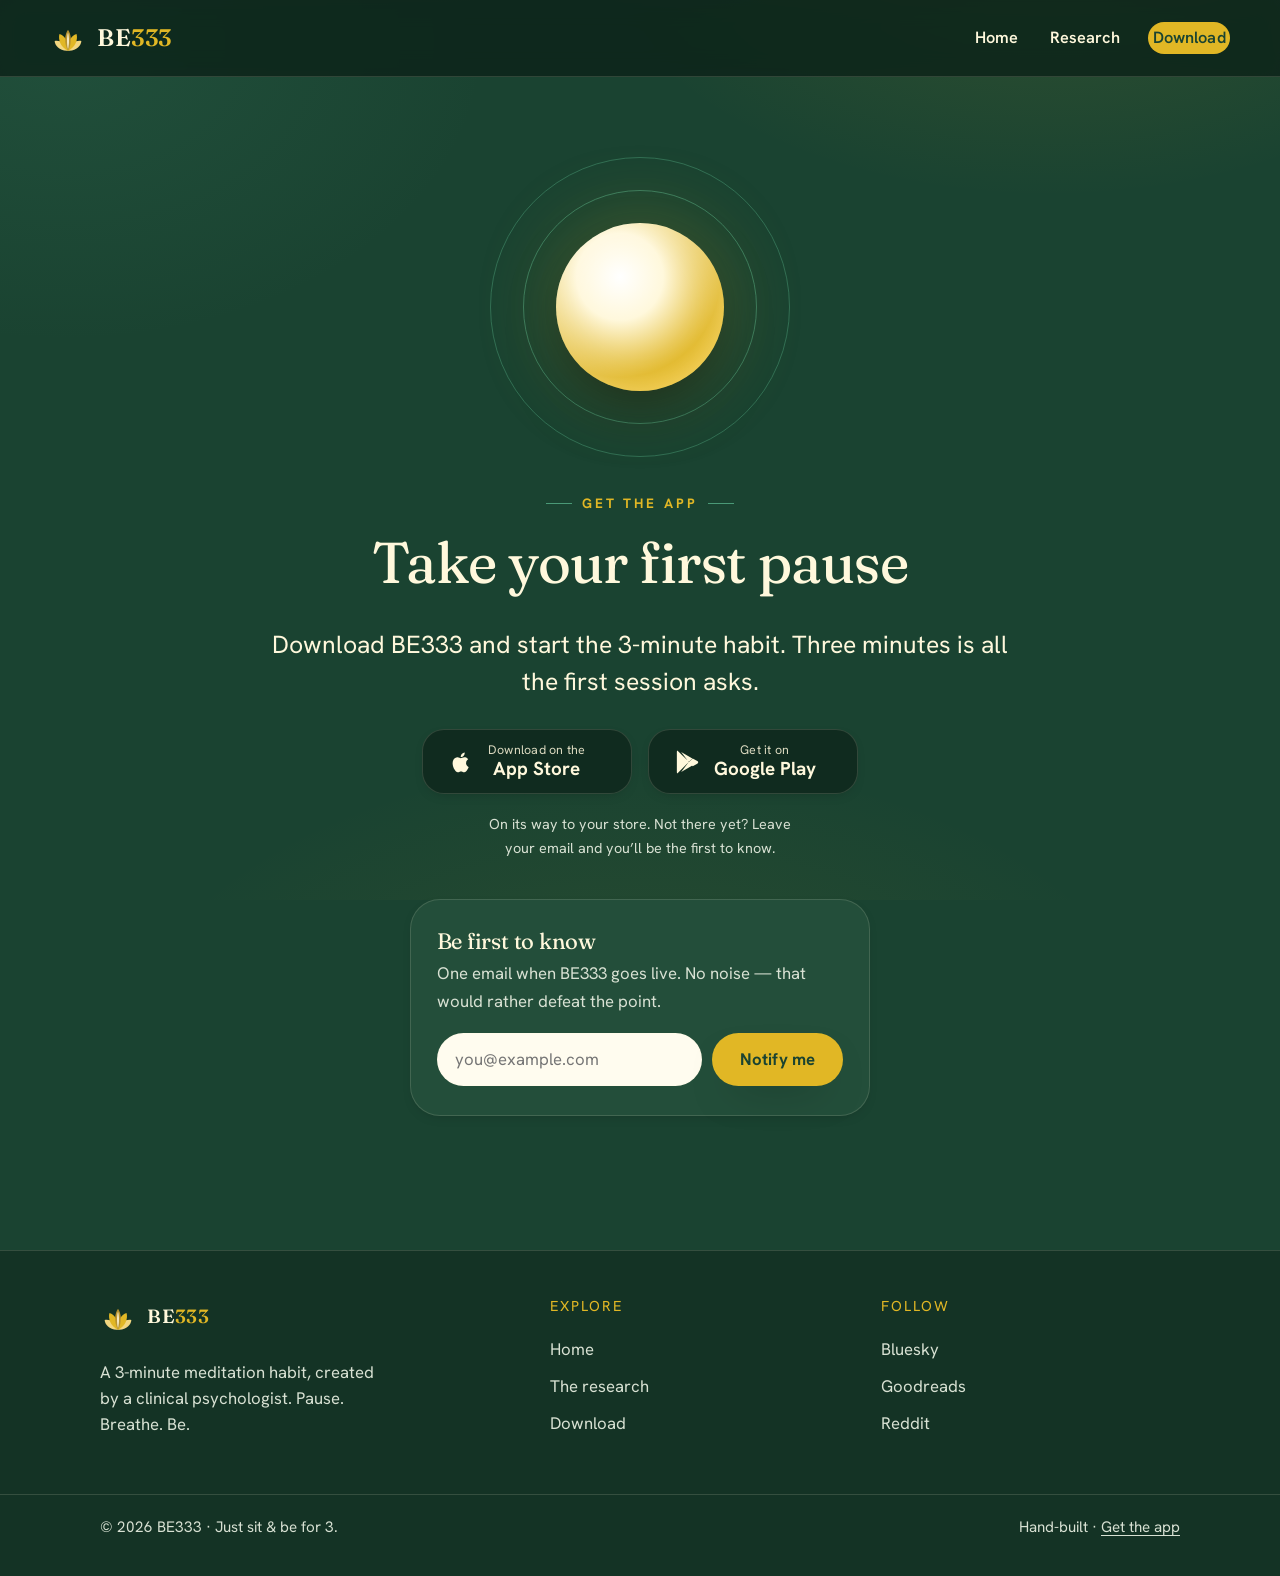
==== download.html @ 5dc71830 "Add Google Analytics 4 (G-MYSWPPB8FZ) to all pages" ====
<!DOCTYPE html>
<html lang="en">
<head>
  <meta charset="utf-8">
  <meta name="viewport" content="width=device-width, initial-scale=1">

  <!-- Google Analytics 4 -->
  <script async src="https://www.googletagmanager.com/gtag/js?id=G-MYSWPPB8FZ"></script>
  <script>
    window.dataLayer = window.dataLayer || [];
    function gtag(){dataLayer.push(arguments);}
    gtag('js', new Date());
    gtag('config', 'G-MYSWPPB8FZ');
  </script>

  <title>Get BE333 — BE333</title>
  <meta name="description" content="Download BE333 and start your 3-minute meditation habit. Pause. Breathe. Be.">
  <link rel="canonical" href="https://be333.online/download.html">

  <meta property="og:type" content="article">
  <meta property="og:site_name" content="BE333">
  <meta property="og:title" content="Get BE333">
  <meta property="og:description" content="Download BE333 and take your first 3-minute pause.">
  <meta property="og:url" content="https://be333.online/download.html">
  <meta property="og:image" content="https://be333.online/assets/og-image.png">
  <meta name="twitter:card" content="summary_large_image">
  <meta name="twitter:title" content="Get BE333">
  <meta name="twitter:description" content="Download BE333 and take your first 3-minute pause.">
  <meta name="twitter:image" content="https://be333.online/assets/og-image.png">

  <link rel="icon" type="image/svg+xml" href="assets/favicon.svg">
  <link rel="apple-touch-icon" href="assets/favicon.png">

  <link rel="preconnect" href="https://fonts.googleapis.com">
  <link rel="preconnect" href="https://fonts.gstatic.com" crossorigin>
  <link href="https://fonts.googleapis.com/css2?family=Fraunces:ital,opsz,wght@0,9..144,300..600;1,9..144,300..600&family=Hanken+Grotesk:wght@400;500;600;700&display=swap" rel="stylesheet">

  <link rel="stylesheet" href="css/style.css">
  <noscript><style>[data-reveal]{opacity:1!important;transform:none!important}</style></noscript>
</head>
<body>
  <a class="skip" href="#main">Skip to content</a>

  <main id="main">

    <section class="section wrap--narrow" style="padding-top: clamp(3rem,7vw,5rem)" data-reveal>
      <div class="dl">

        <!-- breathing orb -->
        <div class="dl__orbwrap breath" aria-hidden="true">
          <div class="breath__ring breath__ring--1"></div>
          <div class="breath__ring breath__ring--2"></div>
          <div class="breath__core"></div>
        </div>

        <p class="eyebrow eyebrow--center">Get the app</p>
        <h1 style="font-size: clamp(2.4rem,6vw,3.6rem)">Take your first pause</h1>
        <p class="lede" style="margin-inline:auto">Download BE333 and start the 3-minute habit. Three minutes is all the first session asks.</p>

        <!-- App store buttons -->
        <!-- TODO: replace the two href="#" values with your real App Store / Google Play links -->
        <div class="stores">
          <a class="store" href="#" aria-label="Download on the App Store">
            <svg viewBox="0 0 24 24" fill="currentColor" aria-hidden="true"><path d="M16.36 12.84c-.02-2.13 1.74-3.15 1.82-3.2-1-1.46-2.55-1.66-3.1-1.68-1.32-.13-2.58.78-3.25.78-.67 0-1.7-.76-2.8-.74-1.44.02-2.77.84-3.51 2.13-1.5 2.6-.38 6.45 1.07 8.56.71 1.03 1.56 2.19 2.67 2.15 1.07-.04 1.48-.69 2.77-.69 1.29 0 1.66.69 2.79.67 1.15-.02 1.88-1.05 2.58-2.09.81-1.2 1.15-2.36 1.16-2.42-.03-.01-2.23-.86-2.25-3.4zM14.3 6.57c.59-.72.99-1.71.88-2.7-.85.03-1.88.57-2.49 1.28-.55.63-1.03 1.64-.9 2.61.95.07 1.92-.48 2.51-1.19z"/></svg>
            <span><small>Download on the</small><b>App Store</b></span>
          </a>
          <a class="store" href="#" aria-label="Get it on Google Play">
            <svg viewBox="0 0 24 24" fill="currentColor" aria-hidden="true"><path d="M3.6 2.3c-.2.2-.3.5-.3.9v17.6c0 .4.1.7.3.9l.1.1 9.9-9.9v-.2L3.7 2.2l-.1.1zm13.3 13.3l-3.3-3.3 3.3-3.3 3.9 2.2c1.1.6 1.1 1.6 0 2.2l-3.9 2.2zM13.5 12l3.1 3.1-9.6 5.4 6.5-8.5zm0 0L7 3.5l9.6 5.4L13.5 12z"/></svg>
            <span><small>Get it on</small><b>Google Play</b></span>
          </a>
        </div>

        <p style="color:var(--ink-soft); font-size:.9rem; max-width:40ch; margin-inline:auto">
          On its way to your store. Not there yet? Leave your email and you&rsquo;ll be the first to know.
        </p>

        <!-- Notify form (Formspree) -->
        <!-- TODO: replace YOUR_FORM_ID with your Formspree form ID, e.g. https://formspree.io/f/abcdwxyz -->
        <form class="notify" action="https://formspree.io/f/YOUR_FORM_ID" method="POST">
          <h3>Be first to know</h3>
          <p>One email when BE333 goes live. No noise — that would rather defeat the point.</p>
          <div class="notify__row">
            <label for="email" class="skip">Email address</label>
            <input id="email" type="email" name="email" placeholder="you@example.com" required>
            <button type="submit" class="btn btn--primary">Notify me</button>
          </div>
        </form>

      </div>
    </section>

  </main>

  <script src="js/script.js"></script>
</body>
</html>
---- css/style.css ----
/* ===========================================================
   BE333 — Just Sit & BE for 3
   DARK theme, matched to be333.app: deep forest base, cornsilk
   text, gold as the brand accent that pops on dark surfaces.
   Token names are kept stable across themes — see comments
   for what each one actually does in dark mode.
   =========================================================== */

/* ----- Tokens ------------------------------------------------ */
:root {
  /* color — dark forest, cornsilk, gold */
  --cream:       #1A4331;   /* PAGE BG — app's dominant deep forest */
  --cloud:       #234E3A;   /* RAISED SURFACES — cards, notify, header */
  --ink:         #FFF8DC;   /* PRIMARY TEXT — cornsilk on dark */
  --ink-soft:    #D8E1D3;   /* SECONDARY TEXT — soft cream-sage, readable on dark */
  --green:       #E1B725;   /* PRIMARY ACCENT — gold (links, brand b, em) */
  --green-deep:  #FFCC2E;   /* STRONGER ACCENT — bright gold (hovers) */
  --sage:        #4A9977;   /* soft sage for hairlines, rings, dots */
  --gold:        #E1B725;   /* warm brand gold */
  --gold-soft:   #FFF8DC;   /* cornsilk cream highlight */
  --line:        rgba(255, 248, 220, .14);   /* HAIRLINES — light on dark */
  --gold-deep:   #FFCC2E;   /* bright gold, sparingly */

  /* type */
  --display: "Fraunces", Georgia, "Times New Roman", serif;
  --body: "Hanken Grotesk", system-ui, -apple-system, Segoe UI, Roboto, sans-serif;

  /* space */
  --wrap: 1080px;
  --gap: clamp(1rem, 3vw, 2rem);

  /* shape */
  --r-sm: 14px;
  --r-md: 22px;
  --r-lg: 30px;
  --pill: 999px;

  /* depth — drop shadows on the deep-forest base */
  --shadow-sm: 0 4px 14px -8px rgba(0, 0, 0, .35);
  --shadow-md: 0 18px 40px -22px rgba(0, 0, 0, .50);
  --shadow-lg: 0 30px 70px -30px rgba(0, 0, 0, .55);
}

/* ----- Reset / base ----------------------------------------- */
*, *::before, *::after { box-sizing: border-box; }

html { -webkit-text-size-adjust: 100%; scroll-behavior: smooth; }

body {
  margin: 0;
  font-family: var(--body);
  font-weight: 400;
  color: var(--ink);
  background: var(--cream);
  line-height: 1.65;
  font-size: clamp(1.1rem, 1rem + 0.35vw, 1.22rem);
  -webkit-font-smoothing: antialiased;
  text-rendering: optimizeLegibility;
  /* dawn light: soft, layered radial glows behind everything */
  background-image:
    radial-gradient(60vw 50vh at 82% -8%, rgba(225, 183, 37, .12), transparent 60%),
    radial-gradient(55vw 55vh at 5% 5%, rgba(74, 153, 119, .14), transparent 60%),
    radial-gradient(70vw 60vh at 50% 120%, rgba(225, 183, 37, .09), transparent 60%);
  background-attachment: fixed;
}

img { max-width: 100%; height: auto; display: block; }
a { color: var(--green-deep); text-decoration-thickness: 1px; text-underline-offset: 3px; }

h1, h2, h3, h4 {
  font-family: var(--display);
  font-weight: 420;
  line-height: 1.1;
  letter-spacing: -0.01em;
  color: var(--ink);
  font-variation-settings: "opsz" 40, "SOFT" 30, "wght" 420;
  margin: 0 0 .55em;
}

p { margin: 0 0 1.1em; }

/* skip link */
.skip {
  position: absolute; left: -999px; top: 0;
  background: var(--gold); color: #1A4331;
  padding: .7rem 1.1rem; border-radius: 0 0 var(--r-sm) 0; z-index: 200;
}
.skip:focus { left: 0; }

/* visible focus everywhere */
:focus-visible {
  outline: 2.5px solid var(--green);
  outline-offset: 3px;
  border-radius: 4px;
}

/* ----- Layout ----------------------------------------------- */
.wrap { width: min(100% - 2.4rem, var(--wrap)); margin-inline: auto; }
.wrap--narrow { width: min(100% - 2.4rem, 760px); margin-inline: auto; }

.section { padding-block: clamp(3.5rem, 8vw, 6.5rem); }
.section--tight { padding-block: clamp(2.5rem, 5vw, 4rem); }

.eyebrow {
  font-family: var(--body);
  font-weight: 700;
  font-size: .85rem;
  letter-spacing: 0.22em;
  text-transform: uppercase;
  color: var(--green);
  margin: 0 0 1rem;
  display: inline-flex; align-items: center; gap: .6rem;
}
.eyebrow::before {
  content: ""; width: 26px; height: 1px;
  background: var(--sage);
}
.eyebrow--center { justify-content: center; }
.eyebrow--center::after {
  content: ""; width: 26px; height: 1px; background: var(--sage);
}

/* ----- Header (injected by js/script.js) -------------------- */
.site-header {
  position: sticky; top: 0; z-index: 100;
  backdrop-filter: saturate(140%) blur(12px);
  background: rgba(15, 36, 26, .85);
  border-bottom: 1px solid var(--line);
}
.site-header__inner {
  width: min(100% - 2.4rem, 1180px); margin-inline: auto;
  display: flex; align-items: center; justify-content: space-between;
  height: 76px;
}
.brand { display: inline-flex; align-items: center; gap: .7rem; text-decoration: none; }
.brand svg { width: 36px; height: 36px; }
.brand__word {
  font-family: var(--display);
  font-weight: 600;
  font-size: 1.5rem;
  letter-spacing: .02em;
  color: var(--ink);
  font-variation-settings: "opsz" 30, "wght" 600;
}
.brand__word b { color: var(--green); font-weight: 500; }

.nav { display: flex; align-items: center; gap: .8rem; }
.nav__links { display: flex; align-items: center; gap: clamp(.4rem, 2vw, 1.6rem); }
.nav a {
  font-size: 1.02rem; font-weight: 600; color: var(--ink);
  text-decoration: none; padding: .4rem .2rem; position: relative;
  transition: color .2s ease;
}
.nav a:hover { color: var(--green-deep); }
.nav a[aria-current="page"] { color: var(--green-deep); }
.nav a[aria-current="page"]::after {
  content: ""; position: absolute; left: .2rem; right: .2rem; bottom: -2px;
  height: 2px; background: var(--green); border-radius: 2px;
}
.nav .btn { color: #1A4331; }
/* keep the CTA button dark-on-gold even when it's the current page */
.nav a.btn[aria-current="page"] { color: #1A4331; }
.nav a.btn[aria-current="page"]::after { display: none; }

.nav-toggle { display: none; }

/* ----- Buttons ---------------------------------------------- */
.btn {
  display: inline-flex; align-items: center; justify-content: center; gap: .55rem;
  font-family: var(--body); font-weight: 700; font-size: 1.05rem;
  padding: .95rem 1.7rem; border-radius: var(--pill);
  border: 1px solid transparent; cursor: pointer; text-decoration: none;
  transition: transform .18s ease, box-shadow .2s ease, background .2s ease;
  line-height: 1;
  letter-spacing: .01em;
}
.btn--primary {
  background: var(--gold); color: #1A4331;
  box-shadow: var(--shadow-md);
}
.btn--primary:hover { transform: translateY(-2px); box-shadow: var(--shadow-lg); background: #FFCC2E; }
.btn--ghost {
  background: transparent; color: var(--ink); border-color: var(--sage);
}
.btn--ghost:hover { transform: translateY(-2px); background: rgba(74, 153, 119, .16); color: var(--ink); }
.btn--lg { padding: 1.1rem 2.1rem; font-size: 1.15rem; }

/* ----- Hero + breathing orb (signature) --------------------- */
.hero { position: relative; padding-block: clamp(2.5rem, 7vw, 5rem) clamp(3rem, 7vw, 5.5rem); }
.hero__inner {
  display: grid; grid-template-columns: 1.05fr 0.95fr; gap: clamp(2rem, 5vw, 4rem);
  align-items: center;
}
.hero__title {
  font-size: clamp(3.2rem, 7.6vw, 5.8rem);
  font-variation-settings: "opsz" 144, "SOFT" 40, "wght" 400;
  line-height: 1.0; margin: .2rem 0 .5rem;
}
.hero__title em {
  font-style: italic; color: var(--green);
  font-variation-settings: "opsz" 144, "SOFT" 60, "wght" 400;
}
.hero__lead { font-size: clamp(1.2rem, 1.1rem + 0.4vw, 1.45rem); color: var(--ink); max-width: 32ch; margin-bottom: 1.6rem; line-height: 1.55; }
.hero__triad {
  display: inline-flex; align-items: center; gap: .9rem;
  font-family: var(--display); font-style: italic;
  color: var(--green-deep); font-size: 1.25rem; margin-bottom: 1.9rem;
}
.hero__triad span { font-size: 1.85rem; font-variation-settings: "opsz" 30, "wght" 500; }
.hero__triad i { width: 5px; height: 5px; border-radius: 50%; background: var(--gold-soft); display: inline-block; }
.hero__cta { display: flex; flex-wrap: wrap; gap: .8rem; }

/* the orb */
.breath {
  position: relative; aspect-ratio: 1; width: min(100%, 420px); margin-inline: auto;
  display: grid; place-items: center; isolation: isolate;
}
.breath__ring {
  position: absolute; inset: 0; margin: auto; border-radius: 50%;
  border: 1px solid var(--sage); opacity: .5;
}
.breath__ring--1 { width: 100%; height: 100%; animation: ripple 8s ease-in-out infinite; }
.breath__ring--2 { width: 78%;  height: 78%;  animation: ripple 8s ease-in-out infinite .15s; opacity: .65; }
.breath__core {
  width: 56%; height: 56%; border-radius: 50%;
  background:
    radial-gradient(circle at 38% 32%, #ffffff 0%, var(--gold-soft) 28%, var(--gold) 65%, var(--gold-deep) 100%);
  box-shadow: 0 24px 60px -18px rgba(0, 0, 0, .55), 0 0 80px rgba(225, 183, 37, .25), inset 0 0 40px rgba(255,255,255,.35);
  animation: breathe 8s ease-in-out infinite;
  display: grid; place-items: center; position: relative;
}
.breath__label {
  position: absolute; inset: 0; display: grid; place-items: center;
  font-family: var(--display); font-style: italic; font-size: 1.25rem;
  color: #fff; letter-spacing: .02em; text-shadow: 0 1px 10px rgba(26, 67, 49, .5);
}
.breath__label span { grid-area: 1/1; opacity: 0; }
.breath__label .in  { animation: phase 8s ease-in-out infinite; }
.breath__label .out { animation: phase 8s ease-in-out infinite -4s; }

@keyframes breathe {
  0%, 100% { transform: scale(.82); }
  50%      { transform: scale(1.06); }
}
@keyframes ripple {
  0%, 100% { transform: scale(.92); opacity: .25; }
  50%      { transform: scale(1.04); opacity: .6; }
}
@keyframes phase {
  0%, 6%   { opacity: 0; }
  18%, 40% { opacity: 1; }
  50%, 100%{ opacity: 0; }
}

/* ----- How it works (3 cards) ------------------------------- */
.lede { font-size: clamp(1.3rem, 1.15rem + 0.5vw, 1.55rem); color: var(--ink); max-width: 56ch; line-height: 1.5; }

.cards { display: grid; grid-template-columns: repeat(3, 1fr); gap: var(--gap); margin-top: 2.6rem; }
.card {
  background: var(--cloud); border: 1px solid var(--line);
  border-radius: var(--r-lg); padding: 2.2rem 1.9rem 2rem;
  box-shadow: var(--shadow-sm);
  transition: transform .25s ease, box-shadow .25s ease;
}
.card:hover { transform: translateY(-5px); box-shadow: var(--shadow-md); }
.card__num {
  font-family: var(--display); font-size: 3.8rem; line-height: 1;
  color: var(--green); font-variation-settings: "opsz" 144, "SOFT" 50, "wght" 380;
  display: block; margin-bottom: .2rem;
}
.card__num em { font-style: italic; font-size: 1.2rem; color: var(--ink-soft); margin-left: .35rem; }
.card h3 { font-size: clamp(1.45rem, 1.3rem + 0.4vw, 1.7rem); margin: .4rem 0 .55rem; }
.card p { color: var(--ink-soft); margin: 0; font-size: 1.08rem; line-height: 1.6; }

/* ----- Quote / philosophy band ------------------------------ */
.band {
  background: linear-gradient(135deg, #102B1F, #234E3A);
  color: var(--ink); border-radius: var(--r-lg); position: relative; overflow: hidden;
  box-shadow: var(--shadow-lg);
  border: 1px solid var(--line);
}
.band::after {
  content: ""; position: absolute; inset: 0;
  background: radial-gradient(40vw 40vw at 88% -20%, rgba(255, 248, 220, .35), transparent 60%);
  pointer-events: none;
}
.band__inner { padding: clamp(2.6rem, 6vw, 4.5rem); position: relative; z-index: 1; }
.band .eyebrow { color: var(--gold-soft); }
.band .eyebrow::before { background: rgba(255, 248, 220, .7); }
.band__quote {
  font-family: var(--display); font-weight: 400; font-style: italic;
  font-size: clamp(1.8rem, 4vw, 2.9rem); line-height: 1.25; color: var(--ink);
  font-variation-settings: "opsz" 80, "SOFT" 50, "wght" 400;
  max-width: 24ch; margin: 0 0 .3rem;
}
.band__by { color: var(--gold-soft); font-size: 1.05rem; margin-top: 1.5rem; letter-spacing: .02em; }

/* ----- Research teaser (home) ------------------------------- */
.teaser { display: grid; grid-template-columns: 1fr 1fr; gap: clamp(1.6rem, 4vw, 3.5rem); align-items: center; }
.teaser__list { list-style: none; padding: 0; margin: 1.2rem 0 1.8rem; display: grid; gap: .9rem; }
.teaser__list li { display: flex; gap: .8rem; align-items: flex-start; color: var(--ink-soft); font-size: 1.08rem; }
.teaser__list li::before {
  content: ""; flex: none; width: 9px; height: 9px; margin-top: .55rem;
  border-radius: 50%; background: var(--gold-soft);
  box-shadow: 0 0 0 4px rgba(74, 153, 119, .22);
}
.teaser__list b { color: var(--ink); font-weight: 600; }

/* ----- Final CTA -------------------------------------------- */
.cta-final { text-align: center; }
.cta-final h2 { font-size: clamp(2.4rem, 5.5vw, 3.6rem); margin-bottom: .8rem; }
.cta-final p { color: var(--ink-soft); max-width: 48ch; margin-inline: auto; margin-bottom: 2rem; font-size: 1.15rem; }

/* ----- Prose (research page) -------------------------------- */
.prose { max-width: 760px; }
.prose h2 {
  font-size: clamp(1.9rem, 4vw, 2.6rem); margin: 2.8rem 0 .9rem;
  padding-top: 1.9rem; border-top: 1px solid var(--line);
}
.prose h2:first-of-type { border-top: 0; padding-top: 0; }
.prose h2 .n {
  font-style: italic; color: var(--green); margin-right: .5rem;
}
.prose h3 { font-size: 1.4rem; margin: 1.7rem 0 .45rem; color: var(--green-deep); }
.prose p, .prose li { color: var(--ink-soft); font-size: 1.1rem; line-height: 1.7; }
.prose strong { color: var(--ink); font-weight: 700; }
.prose ul { padding-left: 0; list-style: none; display: grid; gap: .7rem; margin: 0 0 1.2rem; }
.prose ul li { position: relative; padding-left: 1.6rem; }
.prose ul li::before {
  content: ""; position: absolute; left: 0; top: .65rem;
  width: 7px; height: 7px; border-radius: 50%; background: var(--sage);
}
.prose ul ul { margin-top: .7rem; }

.pillar-tag {
  display: inline-block; font-family: var(--body); font-weight: 700;
  font-size: .82rem; letter-spacing: .14em; text-transform: uppercase;
  color: var(--green); background: rgba(225, 183, 37, .18);
  padding: .42rem .9rem; border-radius: var(--pill); margin-bottom: 1.1rem;
}

/* table */
.table-wrap { overflow-x: auto; margin: 1.6rem 0 1rem; border-radius: var(--r-md); border: 1px solid var(--line); }
table { width: 100%; border-collapse: collapse; background: var(--cloud); font-size: 1.02rem; min-width: 540px; }
thead th {
  text-align: left; font-family: var(--body); font-weight: 700; font-size: .85rem;
  letter-spacing: .08em; text-transform: uppercase; color: var(--green-deep);
  background: rgba(225, 183, 37, .14); padding: 1rem 1.1rem;
}
tbody td { padding: 1rem 1.1rem; border-top: 1px solid var(--line); color: var(--ink-soft); vertical-align: top; line-height: 1.55; }
tbody td:first-child { color: var(--ink); font-weight: 700; }

.callout {
  background: var(--cloud); border: 1px solid var(--line); border-left: 5px solid var(--green);
  border-radius: var(--r-md); padding: 1.5rem 1.7rem; margin: 2.2rem 0; color: var(--ink-soft);
  font-size: 1.08rem; line-height: 1.65;
}

/* ----- Download page ---------------------------------------- */
.dl { text-align: center; }
.dl__orbwrap { width: min(100%, 300px); margin: 0 auto 1.5rem; }
.stores { display: flex; flex-wrap: wrap; gap: 1rem; justify-content: center; margin: 1.8rem 0 1.2rem; }
.store {
  display: inline-flex; align-items: center; gap: .8rem;
  background: #102B1F; color: var(--ink); text-decoration: none;
  padding: .8rem 1.5rem; border-radius: var(--r-md); min-width: 210px;
  transition: transform .18s ease, box-shadow .2s ease;
  box-shadow: var(--shadow-sm);
  border: 1px solid var(--line);
}
.store:hover { transform: translateY(-3px); box-shadow: var(--shadow-md); }
.store svg { width: 28px; height: 28px; flex: none; }
.store small { display: block; font-size: .78rem; opacity: .85; line-height: 1.2; letter-spacing: .02em; }
.store b { display: block; font-size: 1.18rem; font-weight: 700; line-height: 1.2; }

.notify {
  max-width: 460px; margin: 2.4rem auto 0; background: var(--cloud);
  border: 1px solid var(--line); border-radius: var(--r-lg); padding: 1.8rem 1.6rem;
  box-shadow: var(--shadow-sm); text-align: left;
}
.notify h3 { font-size: 1.4rem; margin-bottom: .4rem; }
.notify p { color: var(--ink-soft); font-size: 1.05rem; margin-bottom: 1.1rem; }
.notify__row { display: flex; gap: .6rem; flex-wrap: wrap; }
.notify input[type="email"] {
  flex: 1 1 200px; font-family: var(--body); font-size: 1.05rem;
  padding: .9rem 1.1rem; border-radius: var(--pill); border: 1px solid rgba(255, 248, 220, .25);
  background: #FFFCEF; color: #1A4331;
}
.notify input[type="email"]:focus-visible { border-color: var(--green); outline-offset: 1px; }

/* ----- Footer (injected) ------------------------------------ */
.site-footer {
  margin-top: 2rem; border-top: 1px solid var(--line);
  background: rgba(15, 36, 26, .5);
}
.site-footer__inner {
  width: min(100% - 2.4rem, var(--wrap)); margin-inline: auto;
  padding-block: 3rem 2.4rem;
  display: grid; grid-template-columns: 1.4fr 1fr 1fr; gap: 2rem;
}
.site-footer .brand__word { font-size: 1.2rem; }
.foot-tag { color: var(--ink-soft); font-size: 1.05rem; max-width: 32ch; margin-top: .9rem; line-height: 1.55; }
.foot-col h4 {
  font-family: var(--body); font-weight: 700; font-size: .9rem; letter-spacing: .14em;
  text-transform: uppercase; color: var(--green); margin: 0 0 1rem;
}
.foot-col a { display: block; color: var(--ink-soft); text-decoration: none; padding: .3rem 0; font-size: 1.05rem; }
.foot-col a:hover { color: var(--green-deep); }
.foot-bottom {
  border-top: 1px solid var(--line); padding-block: 1.3rem 2.2rem;
}
.foot-bottom__inner {
  width: min(100% - 2.4rem, var(--wrap)); margin-inline: auto;
  display: flex; flex-wrap: wrap; gap: .8rem; justify-content: space-between; align-items: center;
  color: var(--ink-soft); font-size: .95rem;
}
.foot-bottom a { color: var(--ink-soft); }

/* ----- Scroll reveal ---------------------------------------- */
[data-reveal] { opacity: 0; transform: translateY(22px); transition: opacity .7s ease, transform .7s ease; }
[data-reveal].is-in { opacity: 1; transform: none; }

/* ----- Responsive ------------------------------------------- */
@media (max-width: 860px) {
  .hero__inner { grid-template-columns: 1fr; text-align: center; }
  .hero__lead { margin-inline: auto; }
  .hero__cta { justify-content: center; }
  .hero__triad { justify-content: center; }
  .breath { order: -1; width: min(72%, 320px); }
  .cards { grid-template-columns: 1fr; }
  .teaser { grid-template-columns: 1fr; }
  .site-footer__inner { grid-template-columns: 1fr 1fr; }
}

@media (max-width: 640px) {
  .nav { gap: .9rem; }
  .nav__links {
    position: fixed; inset: 76px 0 auto 0;
    background: rgba(26, 67, 49, .97); backdrop-filter: blur(14px);
    flex-direction: column; align-items: flex-start; gap: 0;
    padding: .6rem 1.4rem 1.4rem; border-bottom: 1px solid var(--line);
    transform: translateY(-130%); transition: transform .3s ease, visibility .3s; box-shadow: var(--shadow-md);
    visibility: hidden; pointer-events: none;
  }
  .nav__links.open { transform: none; visibility: visible; pointer-events: auto; }
  .nav__links a { padding: .8rem 0; width: 100%; border-bottom: 1px solid var(--line); }
  .nav__links a:last-child { border-bottom: 0; margin-top: .6rem; }
  .nav__links .btn { width: 100%; }
  .nav-toggle {
    display: inline-flex; align-items: center; justify-content: center;
    width: 42px; height: 42px; border-radius: 12px; border: 1px solid var(--line);
    background: var(--cloud); cursor: pointer; color: var(--ink);
  }
  .nav-toggle svg { width: 22px; height: 22px; }
  .site-footer__inner { grid-template-columns: 1fr; }
}

/* ----- Reduced motion --------------------------------------- */
@media (prefers-reduced-motion: reduce) {
  html { scroll-behavior: auto; }
  .breath__core { animation: none; transform: scale(.95); }
  .breath__ring { animation: none; }
  .breath__label .in { opacity: 1; }
  .breath__label .out { opacity: 0; }
  [data-reveal] { opacity: 1; transform: none; transition: none; }
  .card:hover, .btn:hover, .store:hover { transform: none; }
  * { animation-duration: .001ms !important; animation-iteration-count: 1 !important; }
}
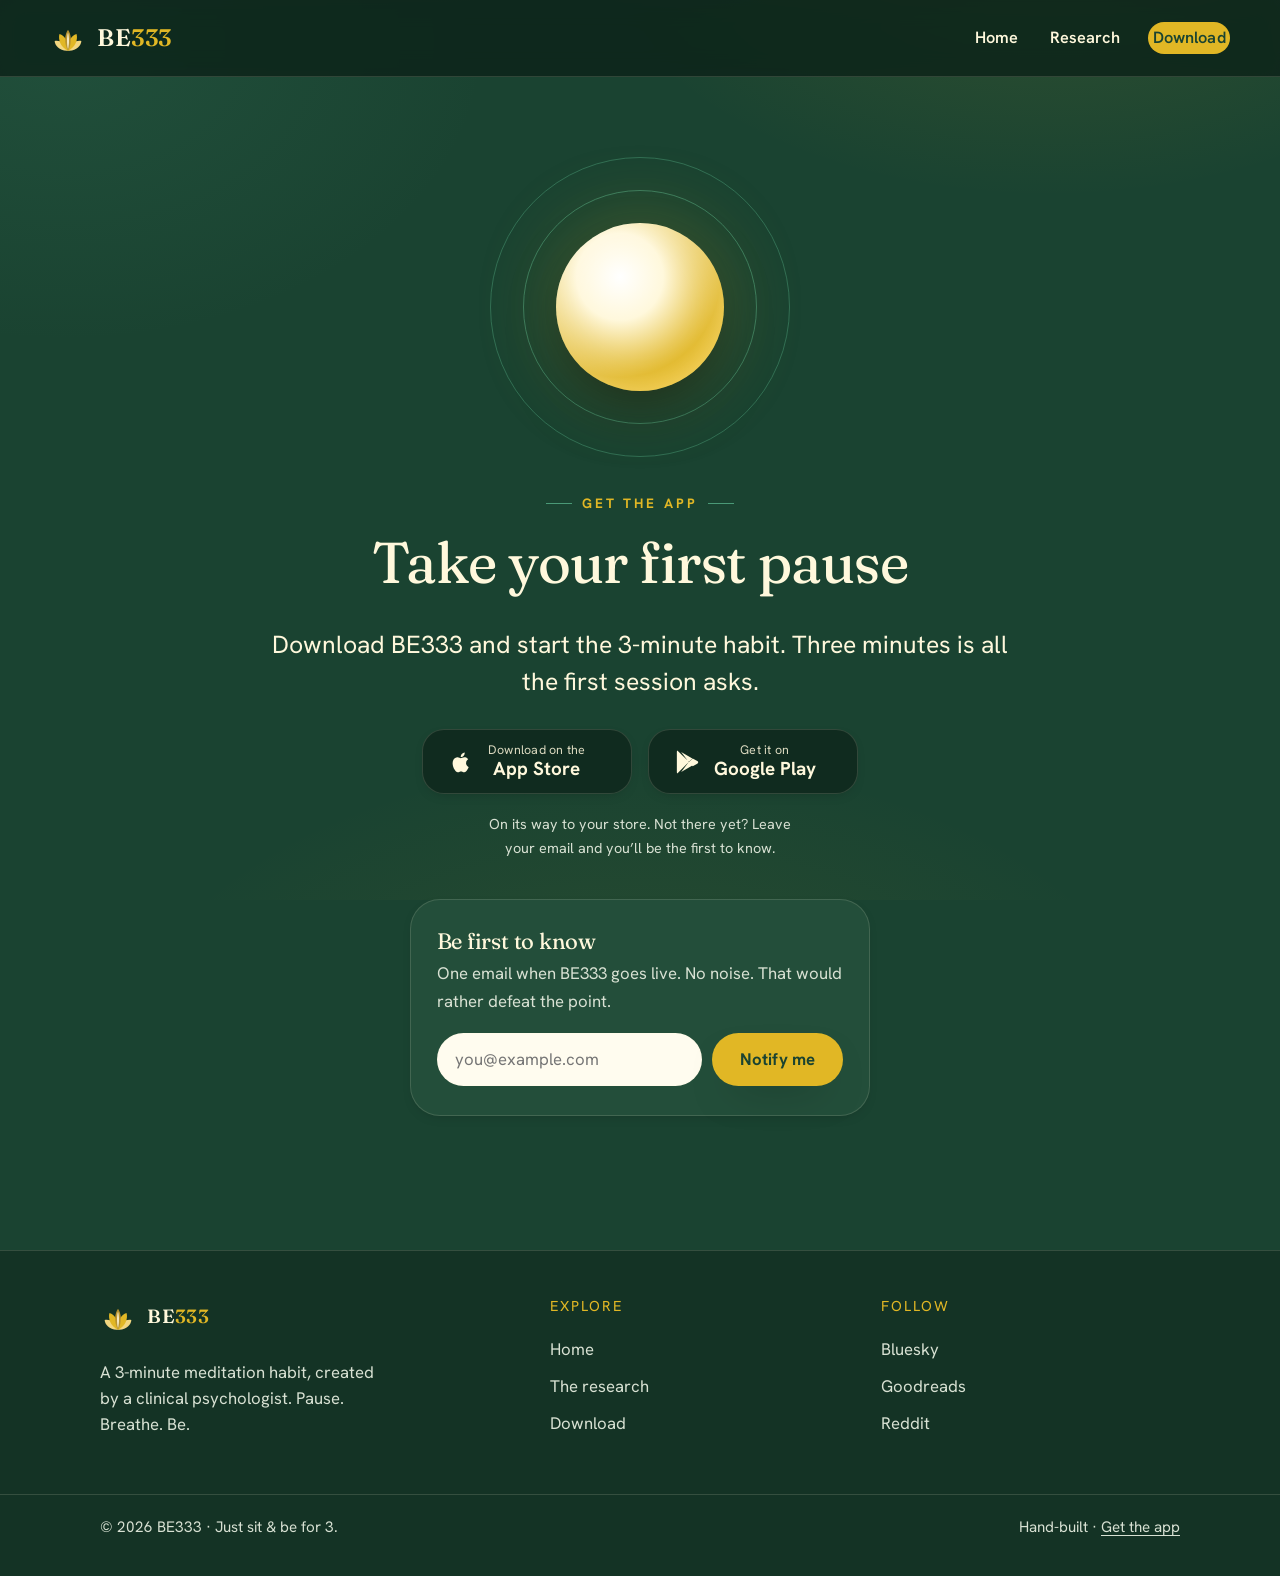
==== commit ac876cb7: "Remove em dashes across site copy, comments, and README" ====
--- a/download.html
+++ b/download.html
@@ -13,7 +13,7 @@
     gtag('config', 'G-MYSWPPB8FZ');
   </script>
 
-  <title>Get BE333 — BE333</title>
+  <title>Get BE333 | BE333</title>
   <meta name="description" content="Download BE333 and start your 3-minute meditation habit. Pause. Breathe. Be.">
   <link rel="canonical" href="https://be333.online/download.html">
 
@@ -78,7 +78,7 @@
         <!-- TODO: replace YOUR_FORM_ID with your Formspree form ID, e.g. https://formspree.io/f/abcdwxyz -->
         <form class="notify" action="https://formspree.io/f/YOUR_FORM_ID" method="POST">
           <h3>Be first to know</h3>
-          <p>One email when BE333 goes live. No noise — that would rather defeat the point.</p>
+          <p>One email when BE333 goes live. No noise. That would rather defeat the point.</p>
           <div class="notify__row">
             <label for="email" class="skip">Email address</label>
             <input id="email" type="email" name="email" placeholder="you@example.com" required>
--- a/css/style.css
+++ b/css/style.css
@@ -1,24 +1,24 @@
 /* ===========================================================
-   BE333 — Just Sit & BE for 3
+   BE333 - Just Sit & BE for 3
    DARK theme, matched to be333.app: deep forest base, cornsilk
    text, gold as the brand accent that pops on dark surfaces.
-   Token names are kept stable across themes — see comments
+   Token names are kept stable across themes - see comments
    for what each one actually does in dark mode.
    =========================================================== */
 
 /* ----- Tokens ------------------------------------------------ */
 :root {
-  /* color — dark forest, cornsilk, gold */
-  --cream:       #1A4331;   /* PAGE BG — app's dominant deep forest */
-  --cloud:       #234E3A;   /* RAISED SURFACES — cards, notify, header */
-  --ink:         #FFF8DC;   /* PRIMARY TEXT — cornsilk on dark */
-  --ink-soft:    #D8E1D3;   /* SECONDARY TEXT — soft cream-sage, readable on dark */
-  --green:       #E1B725;   /* PRIMARY ACCENT — gold (links, brand b, em) */
-  --green-deep:  #FFCC2E;   /* STRONGER ACCENT — bright gold (hovers) */
+  /* color - dark forest, cornsilk, gold */
+  --cream:       #1A4331;   /* PAGE BG - app's dominant deep forest */
+  --cloud:       #234E3A;   /* RAISED SURFACES - cards, notify, header */
+  --ink:         #FFF8DC;   /* PRIMARY TEXT - cornsilk on dark */
+  --ink-soft:    #D8E1D3;   /* SECONDARY TEXT - soft cream-sage, readable on dark */
+  --green:       #E1B725;   /* PRIMARY ACCENT - gold (links, brand b, em) */
+  --green-deep:  #FFCC2E;   /* STRONGER ACCENT - bright gold (hovers) */
   --sage:        #4A9977;   /* soft sage for hairlines, rings, dots */
   --gold:        #E1B725;   /* warm brand gold */
   --gold-soft:   #FFF8DC;   /* cornsilk cream highlight */
-  --line:        rgba(255, 248, 220, .14);   /* HAIRLINES — light on dark */
+  --line:        rgba(255, 248, 220, .14);   /* HAIRLINES - light on dark */
   --gold-deep:   #FFCC2E;   /* bright gold, sparingly */
 
   /* type */
@@ -35,7 +35,7 @@
   --r-lg: 30px;
   --pill: 999px;
 
-  /* depth — drop shadows on the deep-forest base */
+  /* depth - drop shadows on the deep-forest base */
   --shadow-sm: 0 4px 14px -8px rgba(0, 0, 0, .35);
   --shadow-md: 0 18px 40px -22px rgba(0, 0, 0, .50);
   --shadow-lg: 0 30px 70px -30px rgba(0, 0, 0, .55);
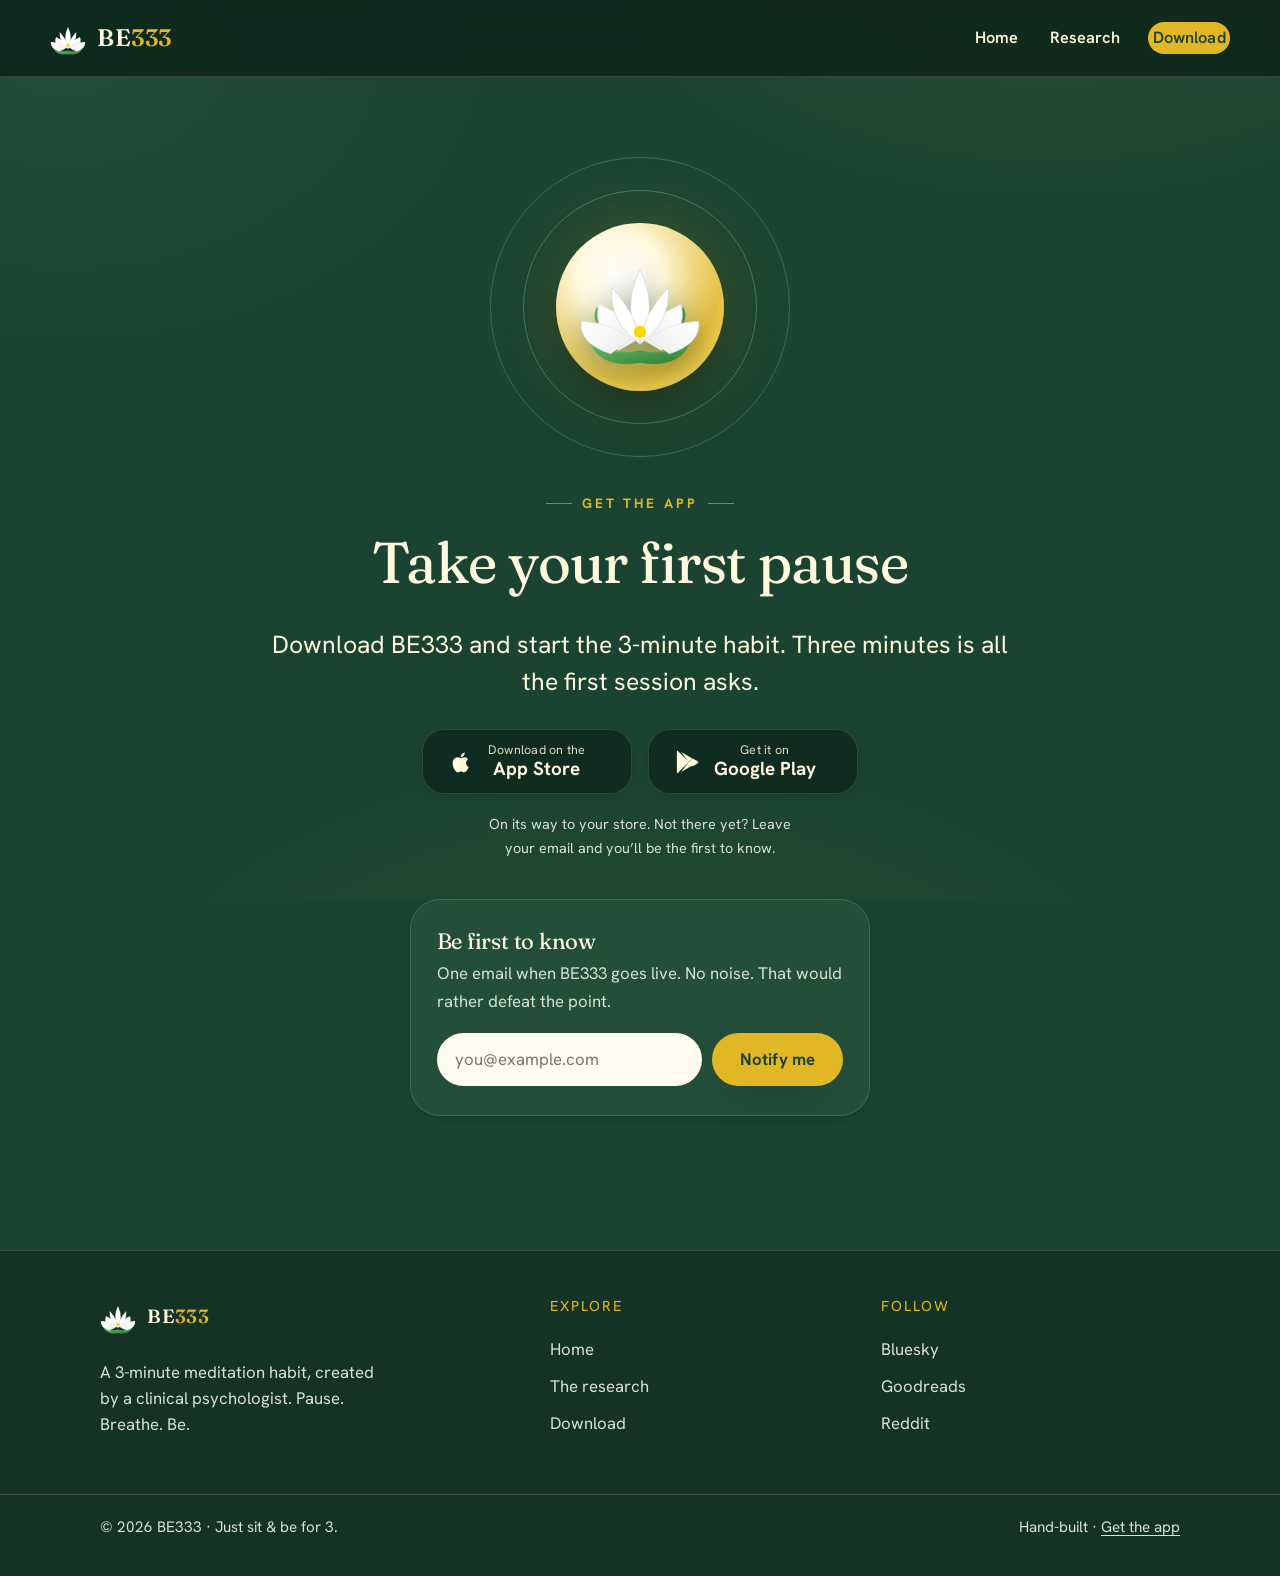
==== commit eb53caee: "Bring be333.app brand assets to the marketing site Replace the hand-drawn lotus with the app's actua" ====
--- a/download.html
+++ b/download.html
@@ -28,8 +28,7 @@
   <meta name="twitter:description" content="Download BE333 and take your first 3-minute pause.">
   <meta name="twitter:image" content="https://be333.online/assets/og-image.png">
 
-  <link rel="icon" type="image/svg+xml" href="assets/favicon.svg">
-  <link rel="apple-touch-icon" href="assets/favicon.png">
+  <link rel="icon" type="image/svg+xml" href="assets/lotus.svg">
 
   <link rel="preconnect" href="https://fonts.googleapis.com">
   <link rel="preconnect" href="https://fonts.gstatic.com" crossorigin>
@@ -50,7 +49,9 @@
         <div class="dl__orbwrap breath" aria-hidden="true">
           <div class="breath__ring breath__ring--1"></div>
           <div class="breath__ring breath__ring--2"></div>
-          <div class="breath__core"></div>
+          <div class="breath__core">
+            <img class="breath__lotus" src="assets/lotus.svg" alt="" aria-hidden="true">
+          </div>
         </div>
 
         <p class="eyebrow eyebrow--center">Get the app</p>
--- a/css/style.css
+++ b/css/style.css
@@ -133,7 +133,8 @@
   height: 76px;
 }
 .brand { display: inline-flex; align-items: center; gap: .7rem; text-decoration: none; }
-.brand svg { width: 36px; height: 36px; }
+.brand svg,
+.brand__lotus { width: 36px; height: 36px; display: block; }
 .brand__word {
   font-family: var(--display);
   font-weight: 600;
@@ -228,11 +229,20 @@
   box-shadow: 0 24px 60px -18px rgba(0, 0, 0, .55), 0 0 80px rgba(225, 183, 37, .25), inset 0 0 40px rgba(255,255,255,.35);
   animation: breathe 8s ease-in-out infinite;
   display: grid; place-items: center; position: relative;
+  overflow: hidden;
+}
+.breath__lotus {
+  position: absolute; inset: 0; margin: auto;
+  width: 74%; height: auto;
+  pointer-events: none;
+  filter: drop-shadow(0 8px 16px rgba(26, 67, 49, .45));
+  z-index: 1;
 }
 .breath__label {
   position: absolute; inset: 0; display: grid; place-items: center;
   font-family: var(--display); font-style: italic; font-size: 1.25rem;
-  color: #fff; letter-spacing: .02em; text-shadow: 0 1px 10px rgba(26, 67, 49, .5);
+  color: var(--cream); letter-spacing: .02em; text-shadow: 0 1px 10px rgba(255, 248, 220, .6);
+  z-index: 2;
 }
 .breath__label span { grid-area: 1/1; opacity: 0; }
 .breath__label .in  { animation: phase 8s ease-in-out infinite; }
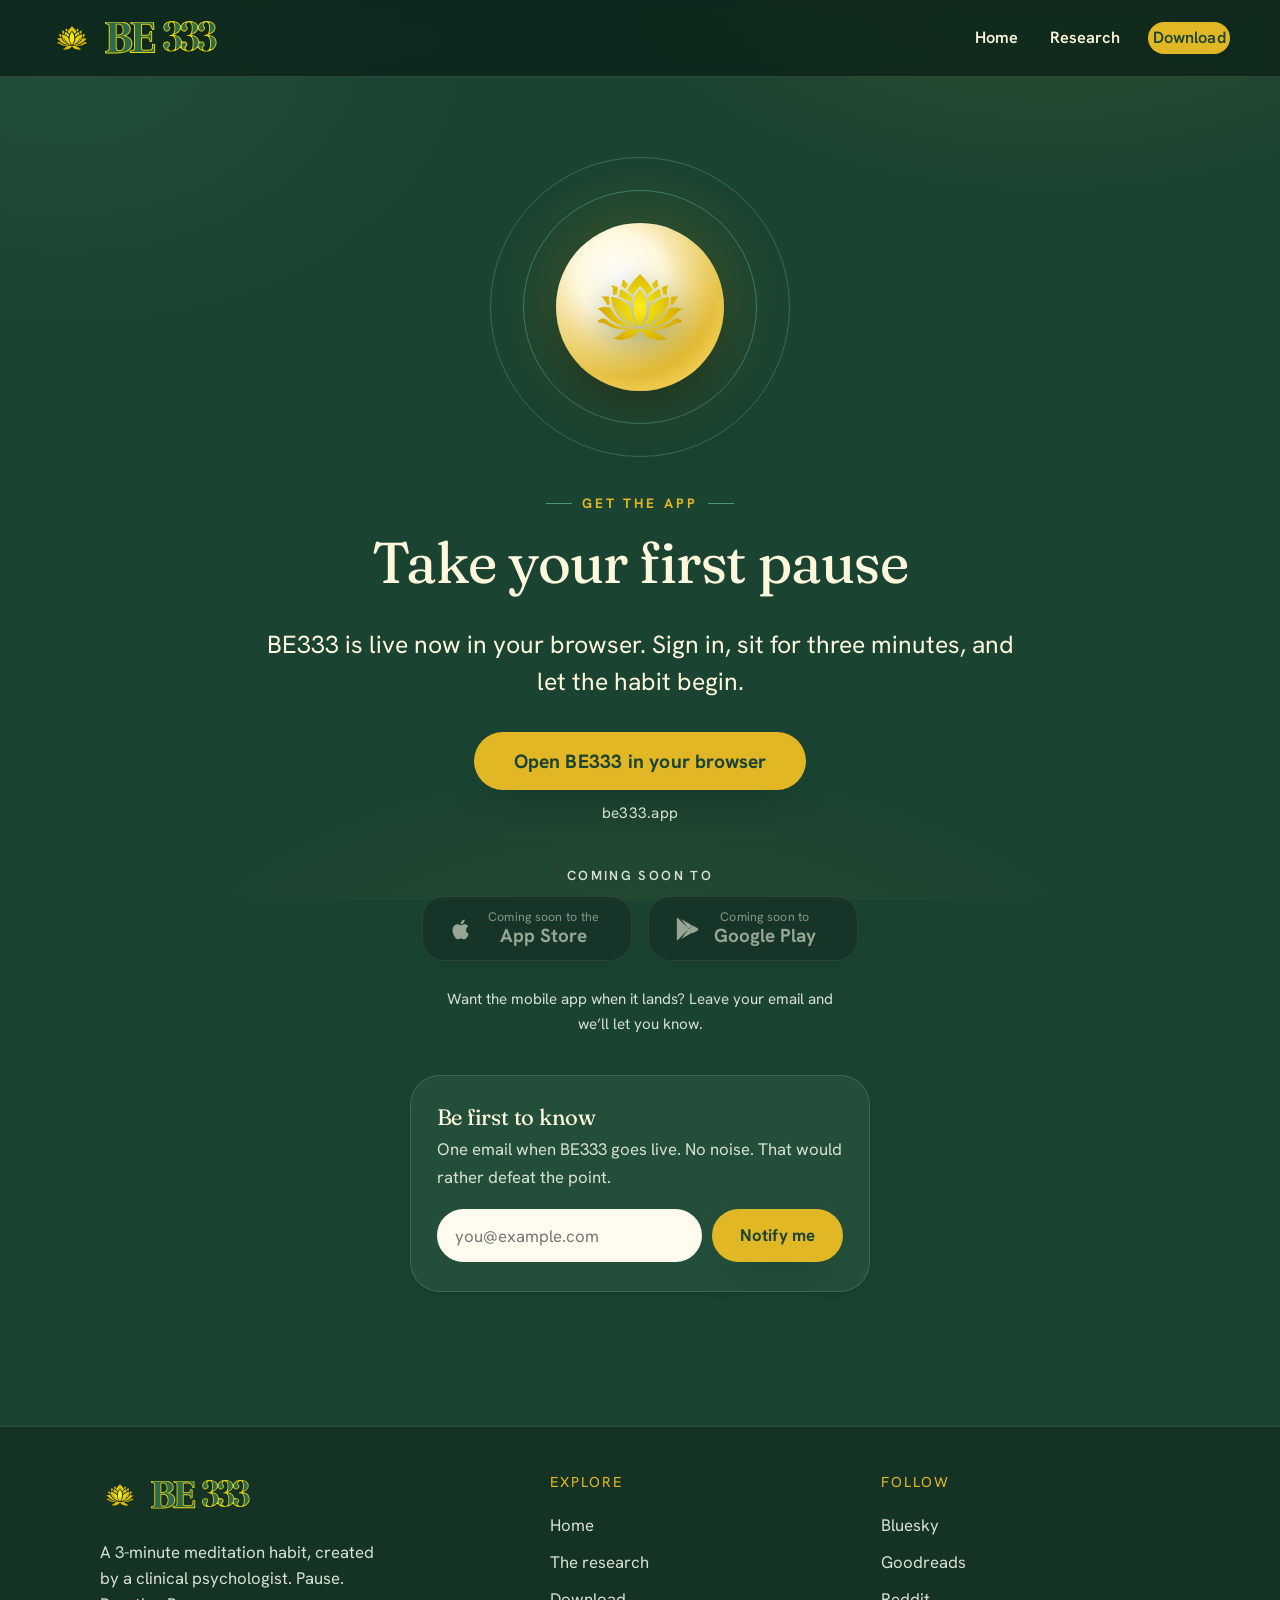
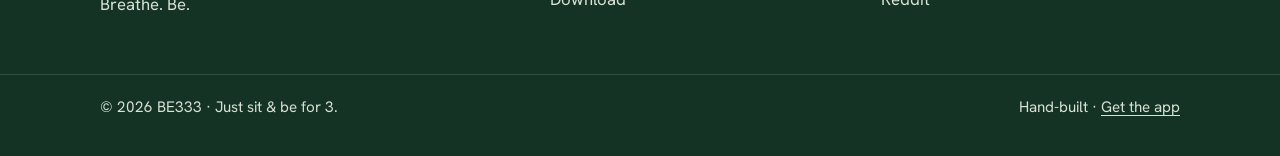
==== commit 9c09dc26: "Link primary CTAs to https://be333.app so people can use the web app now; download page features bro" ====
--- a/download.html
+++ b/download.html
@@ -56,23 +56,29 @@
 
         <p class="eyebrow eyebrow--center">Get the app</p>
         <h1 style="font-size: clamp(2.4rem,6vw,3.6rem)">Take your first pause</h1>
-        <p class="lede" style="margin-inline:auto">Download BE333 and start the 3-minute habit. Three minutes is all the first session asks.</p>
+        <p class="lede" style="margin-inline:auto">BE333 is live now in your browser. Sign in, sit for three minutes, and let the habit begin.</p>
 
-        <!-- App store buttons -->
-        <!-- TODO: replace the two href="#" values with your real App Store / Google Play links -->
+        <!-- Primary CTA: use the web app right now -->
+        <div class="dl__primary">
+          <a class="btn btn--primary btn--lg" href="https://be333.app" target="_blank" rel="noopener">Open BE333 in your browser</a>
+          <p class="dl__url">be333.app</p>
+        </div>
+
+        <!-- App store buttons — coming soon -->
+        <p class="dl__soon-label">Coming soon to</p>
         <div class="stores">
-          <a class="store" href="#" aria-label="Download on the App Store">
+          <a class="store store--soon" href="#" aria-disabled="true" aria-label="App Store — coming soon" onclick="event.preventDefault()">
             <svg viewBox="0 0 24 24" fill="currentColor" aria-hidden="true"><path d="M16.36 12.84c-.02-2.13 1.74-3.15 1.82-3.2-1-1.46-2.55-1.66-3.1-1.68-1.32-.13-2.58.78-3.25.78-.67 0-1.7-.76-2.8-.74-1.44.02-2.77.84-3.51 2.13-1.5 2.6-.38 6.45 1.07 8.56.71 1.03 1.56 2.19 2.67 2.15 1.07-.04 1.48-.69 2.77-.69 1.29 0 1.66.69 2.79.67 1.15-.02 1.88-1.05 2.58-2.09.81-1.2 1.15-2.36 1.16-2.42-.03-.01-2.23-.86-2.25-3.4zM14.3 6.57c.59-.72.99-1.71.88-2.7-.85.03-1.88.57-2.49 1.28-.55.63-1.03 1.64-.9 2.61.95.07 1.92-.48 2.51-1.19z"/></svg>
-            <span><small>Download on the</small><b>App Store</b></span>
+            <span><small>Coming soon to the</small><b>App Store</b></span>
           </a>
-          <a class="store" href="#" aria-label="Get it on Google Play">
+          <a class="store store--soon" href="#" aria-disabled="true" aria-label="Google Play — coming soon" onclick="event.preventDefault()">
             <svg viewBox="0 0 24 24" fill="currentColor" aria-hidden="true"><path d="M3.6 2.3c-.2.2-.3.5-.3.9v17.6c0 .4.1.7.3.9l.1.1 9.9-9.9v-.2L3.7 2.2l-.1.1zm13.3 13.3l-3.3-3.3 3.3-3.3 3.9 2.2c1.1.6 1.1 1.6 0 2.2l-3.9 2.2zM13.5 12l3.1 3.1-9.6 5.4 6.5-8.5zm0 0L7 3.5l9.6 5.4L13.5 12z"/></svg>
-            <span><small>Get it on</small><b>Google Play</b></span>
+            <span><small>Coming soon to</small><b>Google Play</b></span>
           </a>
         </div>
 
-        <p style="color:var(--ink-soft); font-size:.9rem; max-width:40ch; margin-inline:auto">
-          On its way to your store. Not there yet? Leave your email and you&rsquo;ll be the first to know.
+        <p style="color:var(--ink-soft); font-size:.95rem; max-width:44ch; margin-inline:auto">
+          Want the mobile app when it lands? Leave your email and we&rsquo;ll let you know.
         </p>
 
         <!-- Notify form (Formspree) -->
--- a/css/style.css
+++ b/css/style.css
@@ -132,18 +132,13 @@
   display: flex; align-items: center; justify-content: space-between;
   height: 76px;
 }
-.brand { display: inline-flex; align-items: center; gap: .7rem; text-decoration: none; }
-.brand svg,
-.brand__lotus { width: 36px; height: 36px; display: block; }
-.brand__word {
-  font-family: var(--display);
-  font-weight: 600;
-  font-size: 1.5rem;
-  letter-spacing: .02em;
-  color: var(--ink);
-  font-variation-settings: "opsz" 30, "wght" 600;
-}
-.brand__word b { color: var(--green); font-weight: 500; }
+.brand { display: inline-flex; align-items: center; gap: .5rem; text-decoration: none; }
+.brand__lotus { width: 44px; height: 44px; flex: none; display: block; }
+.brand__be    { height: 32px; width: auto;  flex: none; display: block; margin-left: .2rem; }
+.brand__333   { height: 34px; width: auto;  flex: none; display: block; margin-left: -.1rem; }
+.site-footer .brand__lotus { width: 40px; height: 40px; }
+.site-footer .brand__be    { height: 28px; }
+.site-footer .brand__333   { height: 30px; }
 
 .nav { display: flex; align-items: center; gap: .8rem; }
 .nav__links { display: flex; align-items: center; gap: clamp(.4rem, 2vw, 1.6rem); }
@@ -210,6 +205,15 @@
 .hero__triad span { font-size: 1.85rem; font-variation-settings: "opsz" 30, "wght" 500; }
 .hero__triad i { width: 5px; height: 5px; border-radius: 50%; background: var(--gold-soft); display: inline-block; }
 .hero__cta { display: flex; flex-wrap: wrap; gap: .8rem; }
+.hero__avail {
+  margin: 1rem 0 0; font-size: .95rem; color: var(--ink-soft);
+  display: inline-flex; align-items: center; gap: .6rem;
+  letter-spacing: .01em;
+}
+.hero__avail i {
+  width: 4px; height: 4px; border-radius: 50%; background: var(--sage);
+  display: inline-block;
+}
 
 /* the orb */
 .breath {
@@ -274,11 +278,11 @@
 }
 .card:hover { transform: translateY(-5px); box-shadow: var(--shadow-md); }
 .card__num {
-  font-family: var(--display); font-size: 3.8rem; line-height: 1;
+  font-family: var(--display); line-height: 1;
   color: var(--green); font-variation-settings: "opsz" 144, "SOFT" 50, "wght" 380;
-  display: block; margin-bottom: .2rem;
-}
-.card__num em { font-style: italic; font-size: 1.2rem; color: var(--ink-soft); margin-left: .35rem; }
+  display: inline-flex; align-items: flex-end; gap: .55rem; margin-bottom: .3rem;
+}
+.card__num em { font-style: italic; font-size: 1.35rem; color: var(--ink-soft); padding-bottom: .55rem; }
 .card h3 { font-size: clamp(1.45rem, 1.3rem + 0.4vw, 1.7rem); margin: .4rem 0 .55rem; }
 .card p { color: var(--ink-soft); margin: 0; font-size: 1.08rem; line-height: 1.6; }
 
@@ -320,6 +324,14 @@
 .cta-final { text-align: center; }
 .cta-final h2 { font-size: clamp(2.4rem, 5.5vw, 3.6rem); margin-bottom: .8rem; }
 .cta-final p { color: var(--ink-soft); max-width: 48ch; margin-inline: auto; margin-bottom: 2rem; font-size: 1.15rem; }
+.cta-final__note {
+  margin: 1.1rem 0 0; font-size: .95rem; color: var(--ink-soft);
+  display: inline-flex; align-items: center; gap: .6rem; justify-content: center;
+}
+.cta-final__note i {
+  width: 4px; height: 4px; border-radius: 50%; background: var(--sage);
+  display: inline-block;
+}
 
 /* ----- Prose (research page) -------------------------------- */
 .prose { max-width: 760px; }
@@ -369,7 +381,20 @@
 /* ----- Download page ---------------------------------------- */
 .dl { text-align: center; }
 .dl__orbwrap { width: min(100%, 300px); margin: 0 auto 1.5rem; }
-.stores { display: flex; flex-wrap: wrap; gap: 1rem; justify-content: center; margin: 1.8rem 0 1.2rem; }
+
+/* primary web-app CTA on download page */
+.dl__primary { margin: 2rem 0 2.4rem; }
+.dl__primary .btn--primary { padding: 1.15rem 2.4rem; font-size: 1.2rem; }
+.dl__url {
+  margin: .7rem 0 0; font-size: .95rem; color: var(--ink-soft);
+  font-family: var(--body); letter-spacing: .02em;
+}
+
+.dl__soon-label {
+  margin: 2.2rem 0 .6rem; font-size: .82rem; letter-spacing: .18em;
+  text-transform: uppercase; color: var(--ink-soft); font-weight: 600;
+}
+.stores { display: flex; flex-wrap: wrap; gap: 1rem; justify-content: center; margin: .4rem 0 1.6rem; }
 .store {
   display: inline-flex; align-items: center; gap: .8rem;
   background: #102B1F; color: var(--ink); text-decoration: none;
@@ -383,6 +408,14 @@
 .store small { display: block; font-size: .78rem; opacity: .85; line-height: 1.2; letter-spacing: .02em; }
 .store b { display: block; font-size: 1.18rem; font-weight: 700; line-height: 1.2; }
 
+/* "coming soon" store buttons — visually dimmed, no hover lift */
+.store--soon {
+  opacity: .55;
+  cursor: default;
+  filter: saturate(.7);
+}
+.store--soon:hover { transform: none; box-shadow: var(--shadow-sm); }
+
 .notify {
   max-width: 460px; margin: 2.4rem auto 0; background: var(--cloud);
   border: 1px solid var(--line); border-radius: var(--r-lg); padding: 1.8rem 1.6rem;
@@ -408,7 +441,19 @@
   padding-block: 3rem 2.4rem;
   display: grid; grid-template-columns: 1.4fr 1fr 1fr; gap: 2rem;
 }
-.site-footer .brand__word { font-size: 1.2rem; }
+/* triad "3" glyph (hero) — sits inline with the italic display text */
+.triad-glyph {
+  height: 2.2rem; width: auto;
+  vertical-align: -.55rem;
+  display: inline-block;
+  margin: 0 .05rem;
+}
+
+/* big "3" glyph on the how-it-works cards */
+.card__num-glyph {
+  height: 4.8rem; width: auto;
+  display: block;
+}
 .foot-tag { color: var(--ink-soft); font-size: 1.05rem; max-width: 32ch; margin-top: .9rem; line-height: 1.55; }
 .foot-col h4 {
   font-family: var(--body); font-weight: 700; font-size: .9rem; letter-spacing: .14em;
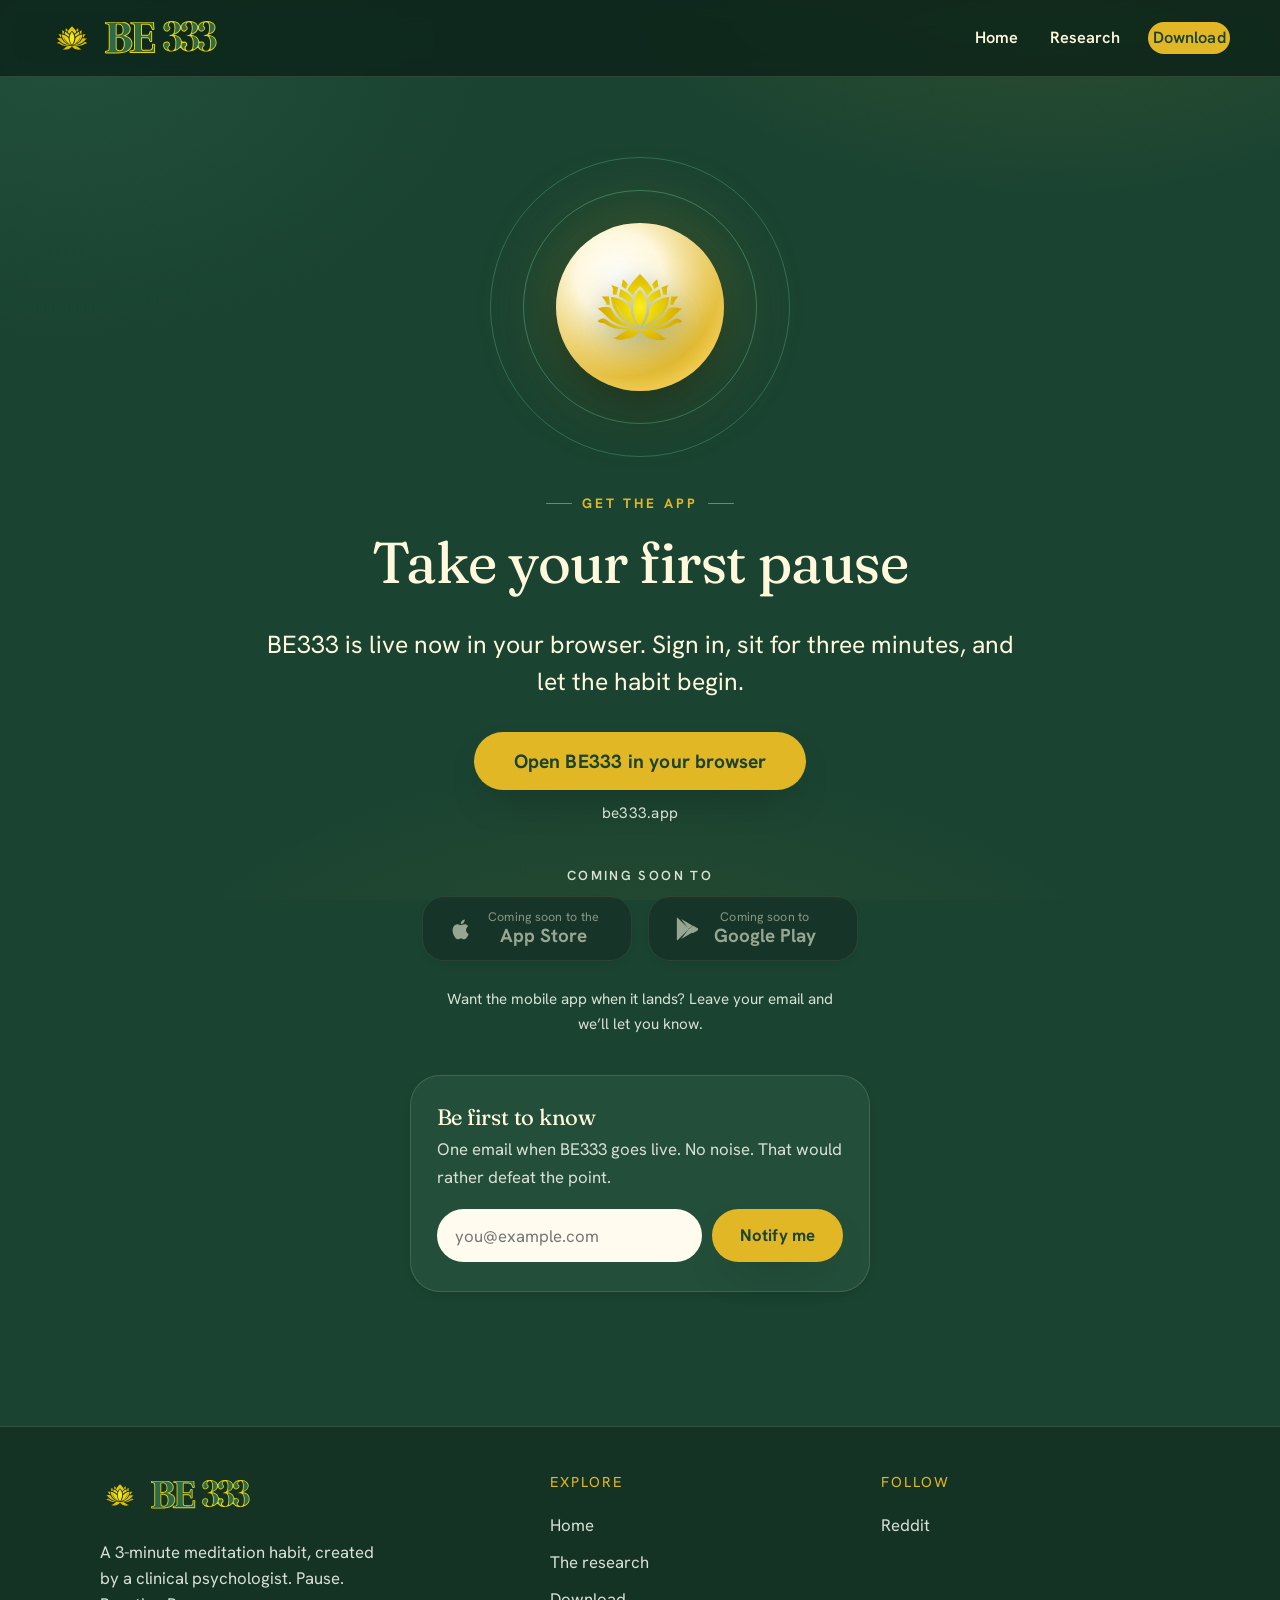
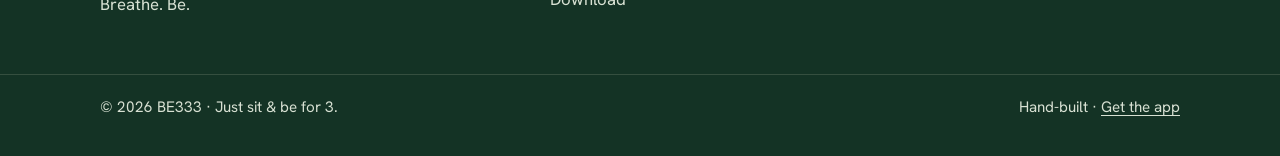
==== commit 5d31a97a: "Wire up Formspree form ID (meeypegl) and Reddit footer link (u/Be333app); remove Bluesky and Goodrea" ====
--- a/download.html
+++ b/download.html
@@ -82,8 +82,7 @@
         </p>
 
         <!-- Notify form (Formspree) -->
-        <!-- TODO: replace YOUR_FORM_ID with your Formspree form ID, e.g. https://formspree.io/f/abcdwxyz -->
-        <form class="notify" action="https://formspree.io/f/YOUR_FORM_ID" method="POST">
+        <form class="notify" action="https://formspree.io/f/meeypegl" method="POST">
           <h3>Be first to know</h3>
           <p>One email when BE333 goes live. No noise. That would rather defeat the point.</p>
           <div class="notify__row">
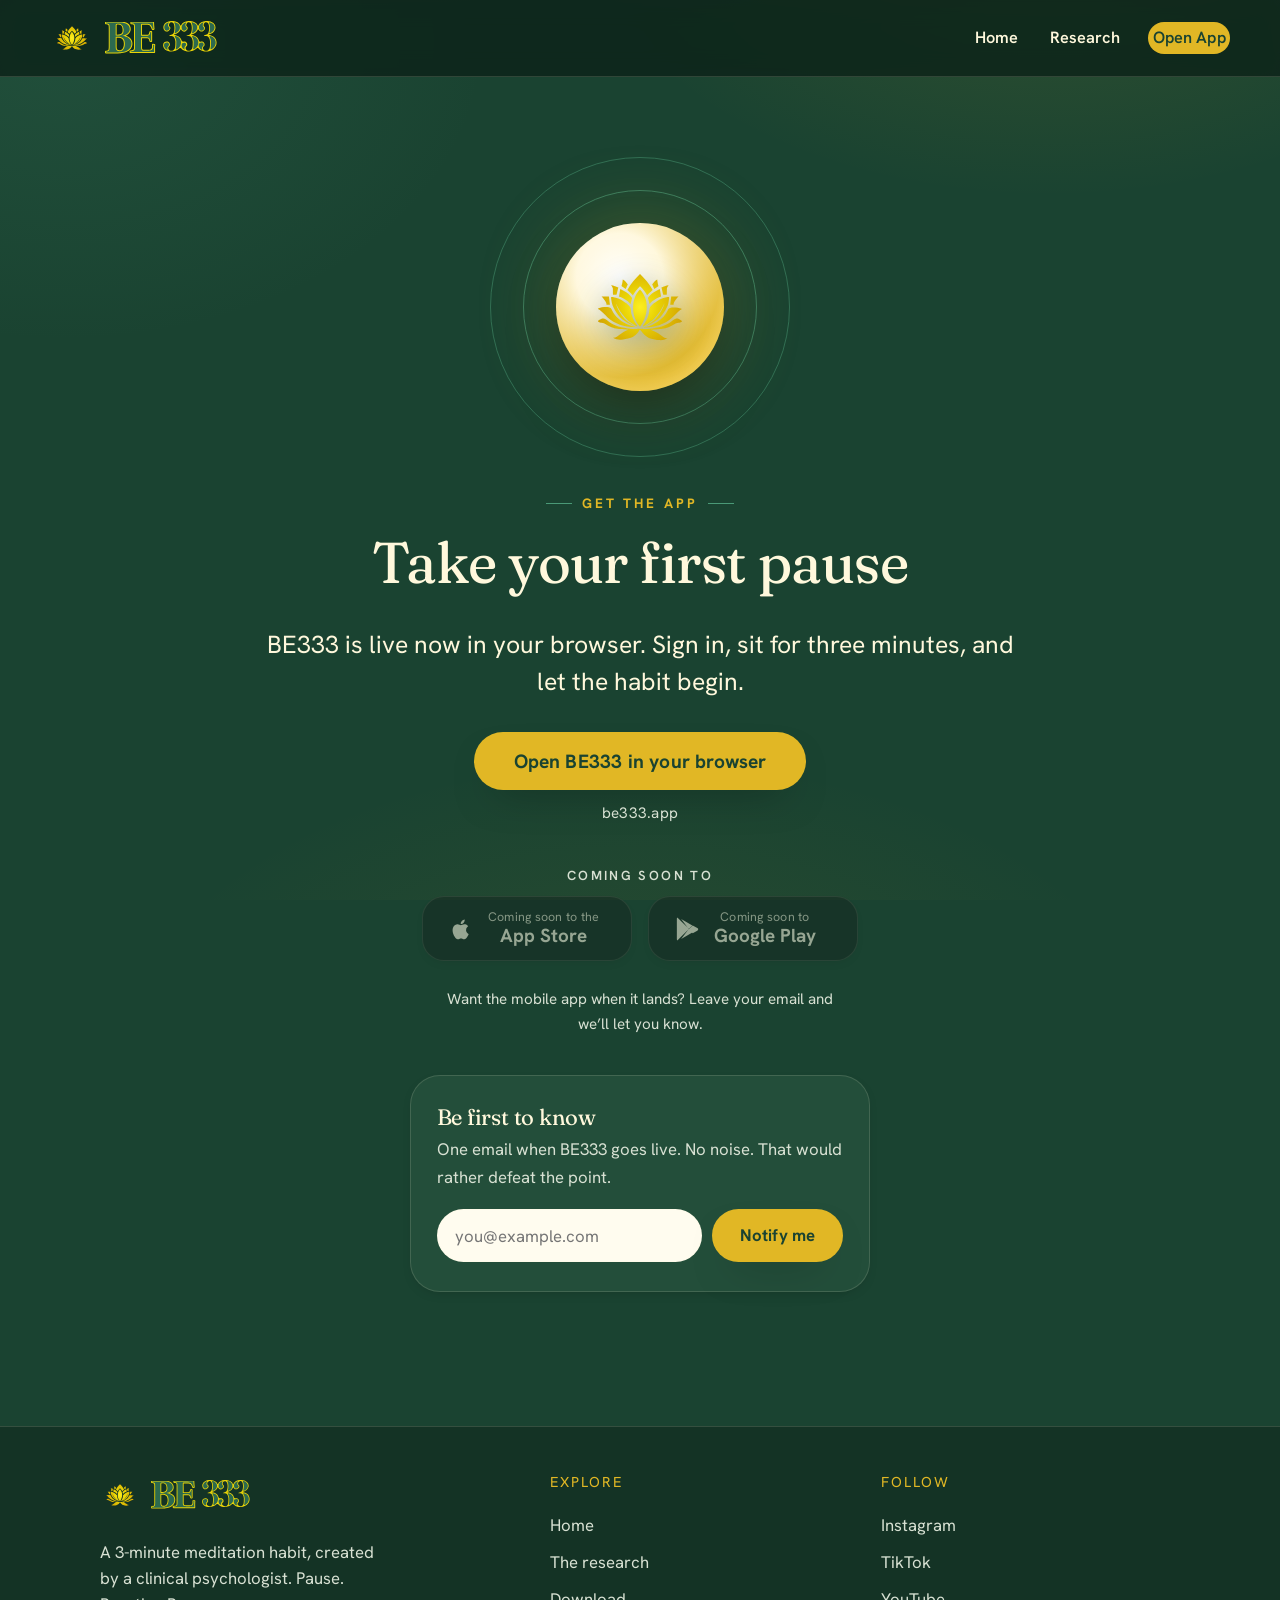
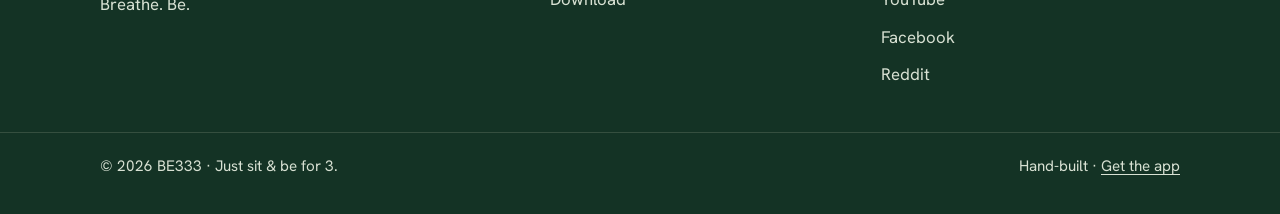
==== commit c46e3ea3: "Add full BE333 composite logo (lotus + BE + 333) for home-screen adds via apple-touch-icon and PWA m" ====
--- a/download.html
+++ b/download.html
@@ -29,6 +29,10 @@
   <meta name="twitter:image" content="https://be333.online/assets/og-image.png">
 
   <link rel="icon" type="image/svg+xml" href="assets/lotus.svg">
+  <link rel="apple-touch-icon" href="assets/logo/logo-full.svg">
+  <link rel="manifest" href="manifest.json">
+  <meta name="theme-color" content="#1A4331">
+  <meta name="apple-mobile-web-app-title" content="BE333">
 
   <link rel="preconnect" href="https://fonts.googleapis.com">
   <link rel="preconnect" href="https://fonts.gstatic.com" crossorigin>
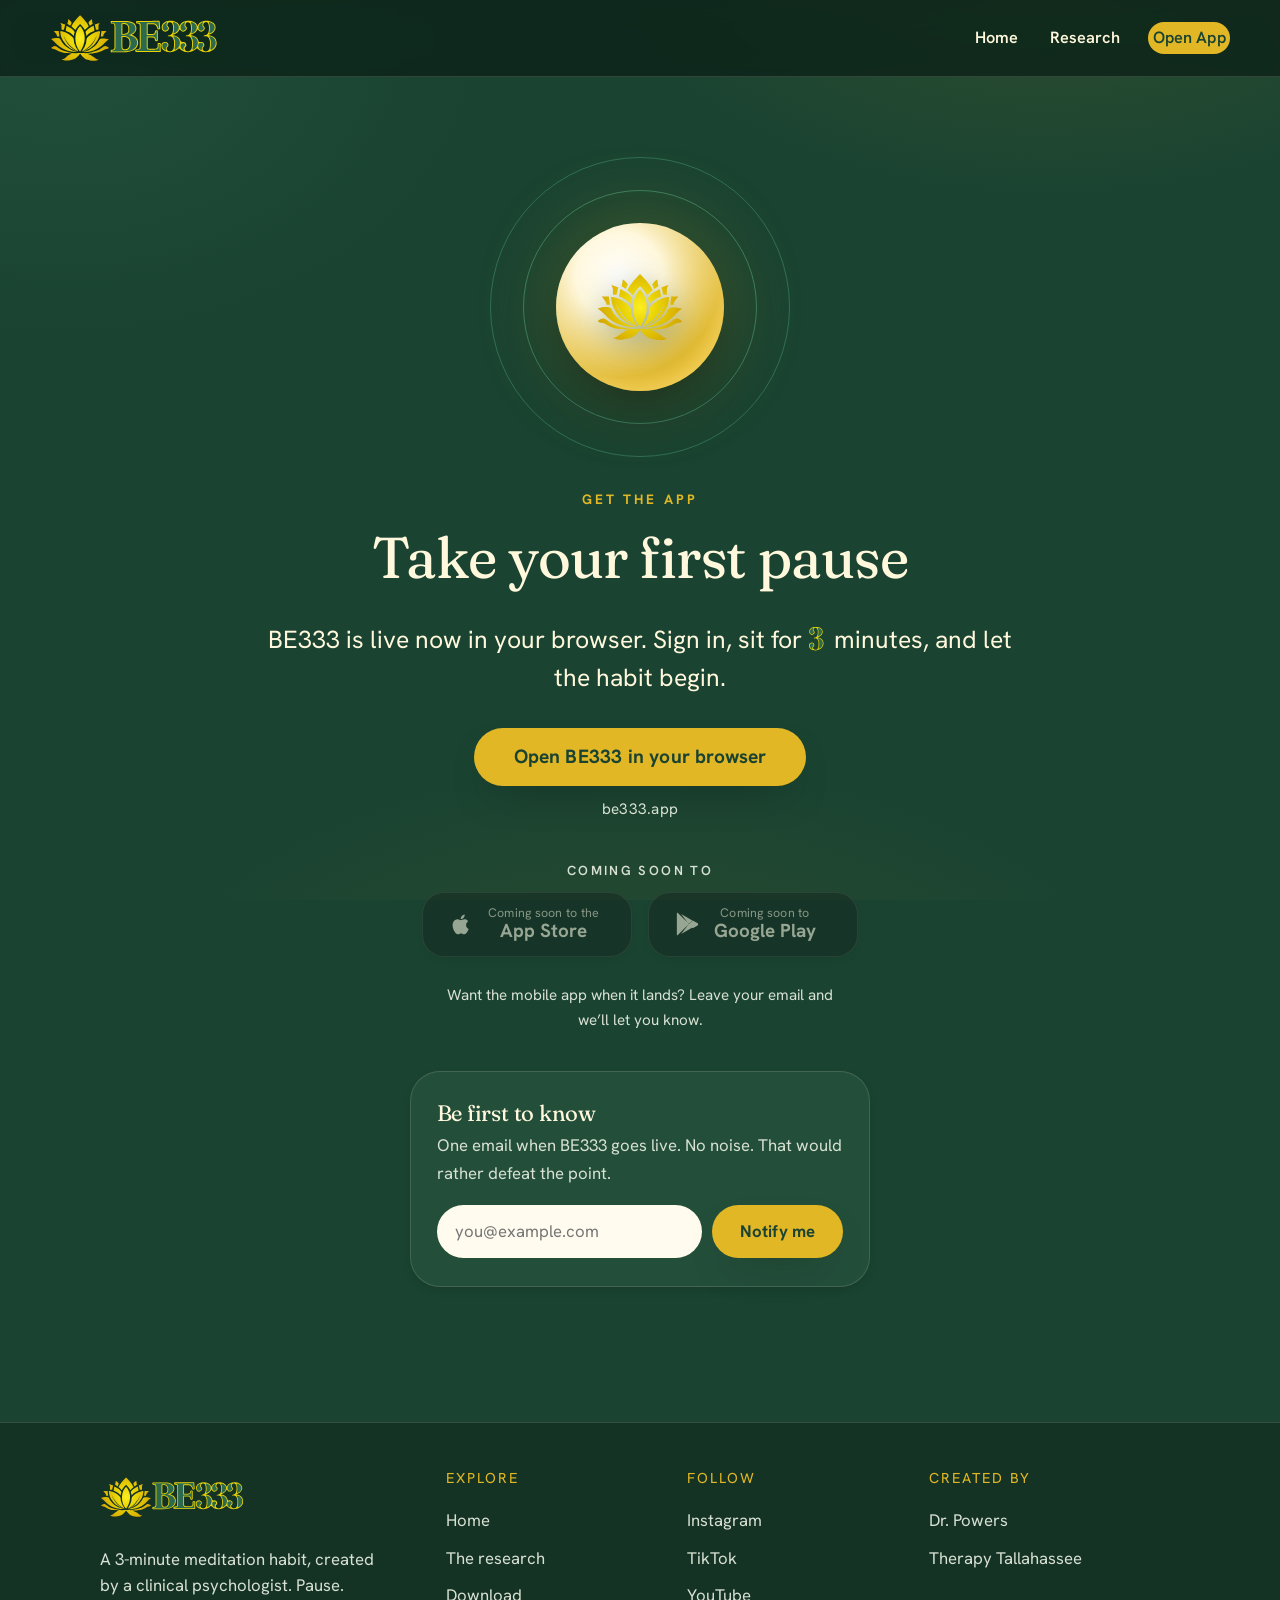
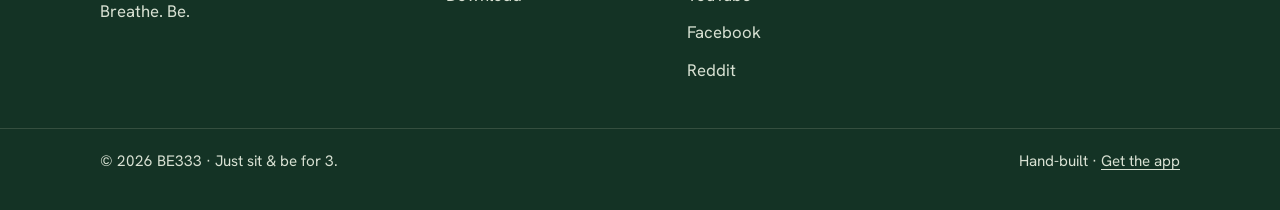
==== commit c2f3d2bc: "Replace every visible 'three'/'Three' in body copy with the gold 3 SVG glyph; meta descriptions kept" ====
--- a/download.html
+++ b/download.html
@@ -60,7 +60,7 @@
 
         <p class="eyebrow eyebrow--center">Get the app</p>
         <h1 style="font-size: clamp(2.4rem,6vw,3.6rem)">Take your first pause</h1>
-        <p class="lede" style="margin-inline:auto">BE333 is live now in your browser. Sign in, sit for three minutes, and let the habit begin.</p>
+        <p class="lede" style="margin-inline:auto">BE333 is live now in your browser. Sign in, sit for <img class="inline-three" src="assets/logo/three.svg" alt="three"> minutes, and let the habit begin.</p>
 
         <!-- Primary CTA: use the web app right now -->
         <div class="dl__primary">
--- a/css/style.css
+++ b/css/style.css
@@ -111,14 +111,7 @@
   margin: 0 0 1rem;
   display: inline-flex; align-items: center; gap: .6rem;
 }
-.eyebrow::before {
-  content: ""; width: 26px; height: 1px;
-  background: var(--sage);
-}
 .eyebrow--center { justify-content: center; }
-.eyebrow--center::after {
-  content: ""; width: 26px; height: 1px; background: var(--sage);
-}
 
 /* ----- Header (injected by js/script.js) -------------------- */
 .site-header {
@@ -132,13 +125,11 @@
   display: flex; align-items: center; justify-content: space-between;
   height: 76px;
 }
-.brand { display: inline-flex; align-items: center; gap: .5rem; text-decoration: none; }
-.brand__lotus { width: 44px; height: 44px; flex: none; display: block; }
-.brand__be    { height: 32px; width: auto;  flex: none; display: block; margin-left: .2rem; }
-.brand__333   { height: 34px; width: auto;  flex: none; display: block; margin-left: -.1rem; }
-.site-footer .brand__lotus { width: 40px; height: 40px; }
-.site-footer .brand__be    { height: 28px; }
-.site-footer .brand__333   { height: 30px; }
+.brand { display: inline-flex; align-items: center; gap: 0; text-decoration: none; }
+.brand__lotus { width: 60px; height: 60px; flex: none; display: block; }
+.brand__be333 { height: 42px; width: auto; flex: none; display: block; margin-left: -.1rem; }
+.site-footer .brand__lotus { width: 52px; height: 52px; }
+.site-footer .brand__be333 { height: 36px; }
 
 .nav { display: flex; align-items: center; gap: .8rem; }
 .nav__links { display: flex; align-items: center; gap: clamp(.4rem, 2vw, 1.6rem); }
@@ -189,14 +180,29 @@
 }
 .hero__title {
   font-size: clamp(3.2rem, 7.6vw, 5.8rem);
-  font-variation-settings: "opsz" 144, "SOFT" 40, "wght" 400;
+  font-variation-settings: "opsz" 144, "SOFT" 40, "wght" 360;
   line-height: 1.0; margin: .2rem 0 .5rem;
 }
 .hero__title em {
   font-style: italic; color: var(--green);
-  font-variation-settings: "opsz" 144, "SOFT" 60, "wght" 400;
-}
-.hero__lead { font-size: clamp(1.2rem, 1.1rem + 0.4vw, 1.45rem); color: var(--ink); max-width: 32ch; margin-bottom: 1.6rem; line-height: 1.55; }
+  font-variation-settings: "opsz" 144, "SOFT" 60, "wght" 360;
+}
+/* the BE brand glyph standing in for the italic "Be" in the hero title */
+.hero__title-be {
+  height: .82em; width: auto;
+  display: inline-block;
+  vertical-align: -.06em;
+  margin-right: .04em;
+}
+.hero__lead {
+  font-size: clamp(1.15rem, 1rem + 0.35vw, 1.35rem);
+  color: var(--ink);
+  max-width: 56ch;
+  margin-bottom: 1.6rem;
+  line-height: 1.55;
+  text-align: center;
+  text-wrap: balance;
+}
 .hero__triad {
   display: inline-flex; align-items: center; gap: .9rem;
   font-family: var(--display); font-style: italic;
@@ -439,7 +445,7 @@
 .site-footer__inner {
   width: min(100% - 2.4rem, var(--wrap)); margin-inline: auto;
   padding-block: 3rem 2.4rem;
-  display: grid; grid-template-columns: 1.4fr 1fr 1fr; gap: 2rem;
+  display: grid; grid-template-columns: 1.5fr 1fr 1fr 1.2fr; gap: 2rem;
 }
 /* triad "3" glyph (hero) — sits inline with the italic display text */
 .triad-glyph {
@@ -447,6 +453,14 @@
   vertical-align: -.55rem;
   display: inline-block;
   margin: 0 .05rem;
+}
+
+/* small inline "3" glyph — scales with surrounding text (replaces word "three") */
+.inline-three {
+  height: 1.05em; width: auto;
+  display: inline-block;
+  vertical-align: -.18em;
+  margin: 0 .04em;
 }
 
 /* big "3" glyph on the how-it-works cards */
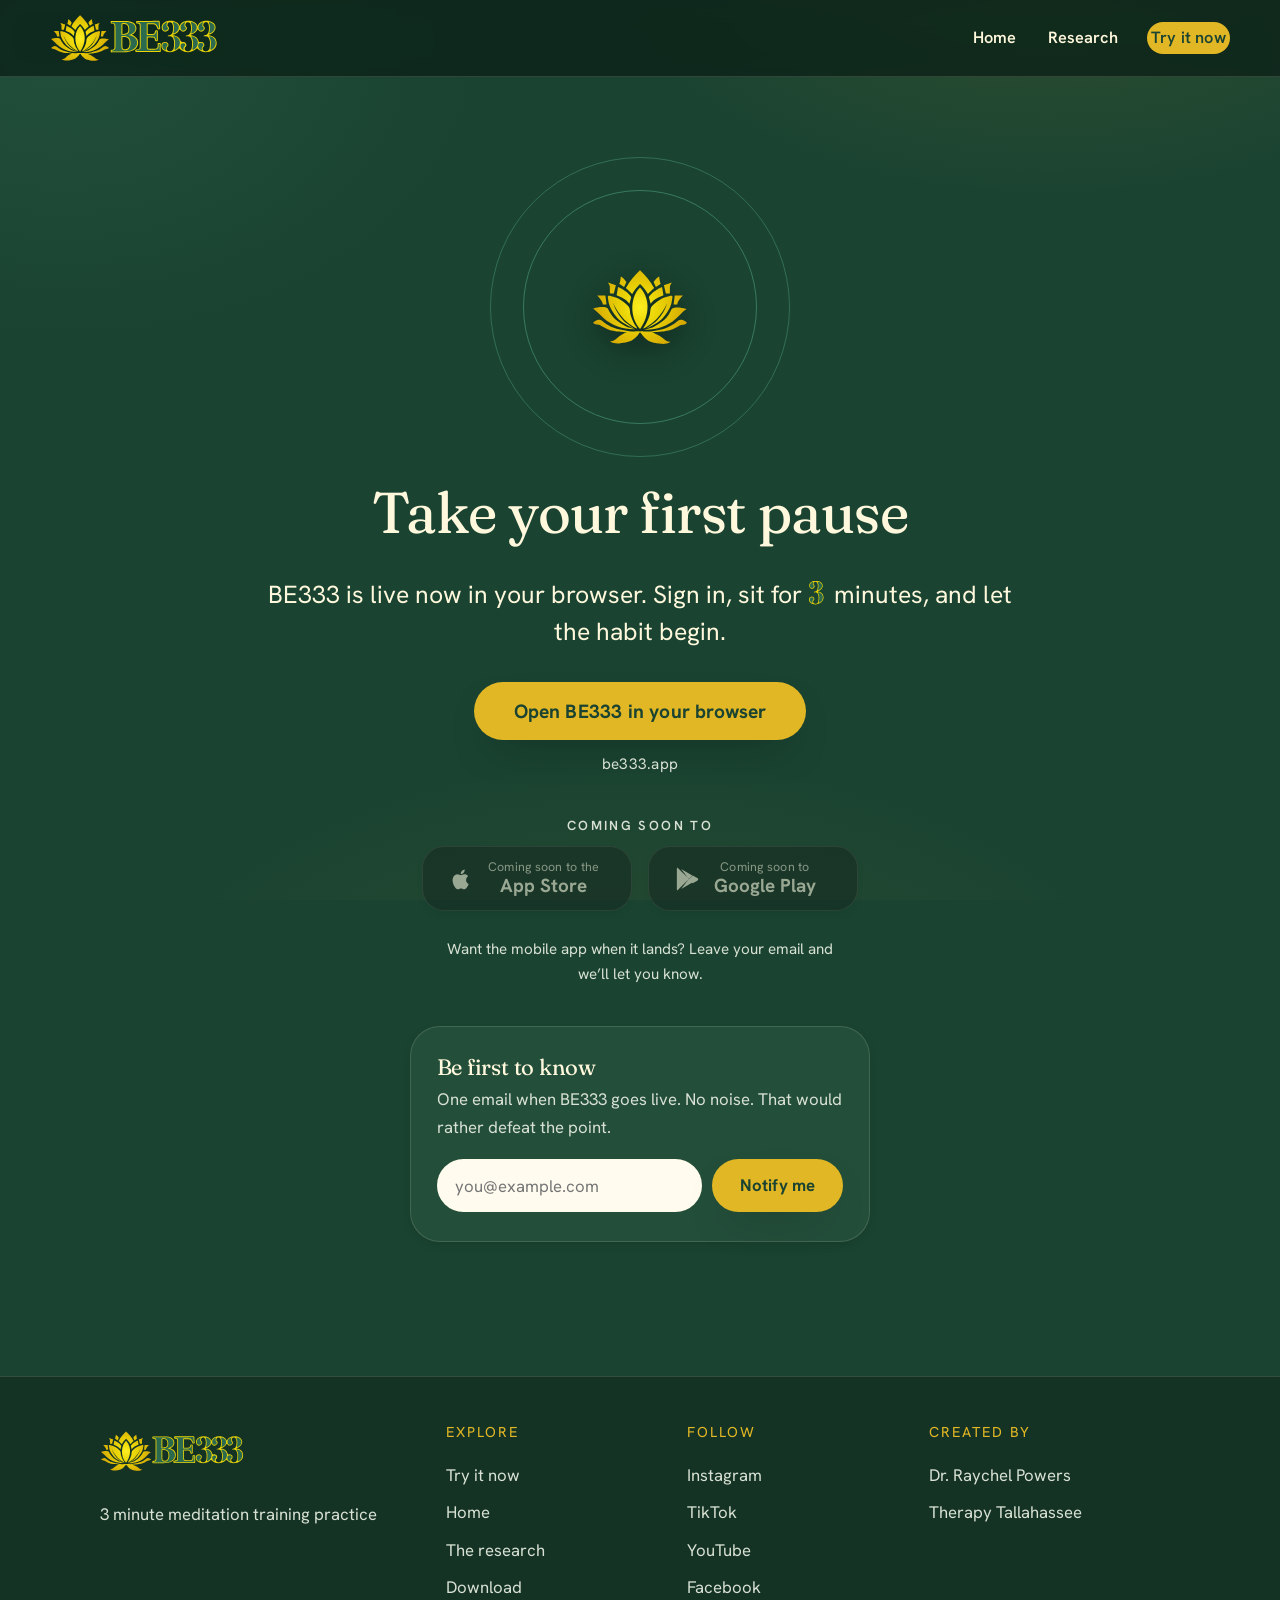
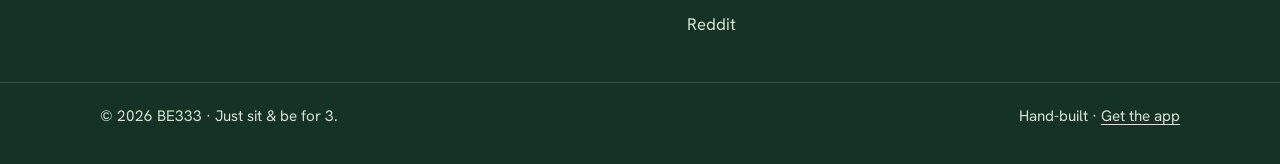
==== commit 17964087: "Voice pass: remove eyebrows, fix hero grammar, clear aria-label dashes Co-Authored-By: Claude Opus 5" ====
--- a/download.html
+++ b/download.html
@@ -58,7 +58,6 @@
           </div>
         </div>
 
-        <p class="eyebrow eyebrow--center">Get the app</p>
         <h1 style="font-size: clamp(2.4rem,6vw,3.6rem)">Take your first pause</h1>
         <p class="lede" style="margin-inline:auto">BE333 is live now in your browser. Sign in, sit for <img class="inline-three" src="assets/logo/three.svg" alt="three"> minutes, and let the habit begin.</p>
 
@@ -71,11 +70,11 @@
         <!-- App store buttons — coming soon -->
         <p class="dl__soon-label">Coming soon to</p>
         <div class="stores">
-          <a class="store store--soon" href="#" aria-disabled="true" aria-label="App Store — coming soon" onclick="event.preventDefault()">
+          <a class="store store--soon" href="#" aria-disabled="true" aria-label="App Store, coming soon" onclick="event.preventDefault()">
             <svg viewBox="0 0 24 24" fill="currentColor" aria-hidden="true"><path d="M16.36 12.84c-.02-2.13 1.74-3.15 1.82-3.2-1-1.46-2.55-1.66-3.1-1.68-1.32-.13-2.58.78-3.25.78-.67 0-1.7-.76-2.8-.74-1.44.02-2.77.84-3.51 2.13-1.5 2.6-.38 6.45 1.07 8.56.71 1.03 1.56 2.19 2.67 2.15 1.07-.04 1.48-.69 2.77-.69 1.29 0 1.66.69 2.79.67 1.15-.02 1.88-1.05 2.58-2.09.81-1.2 1.15-2.36 1.16-2.42-.03-.01-2.23-.86-2.25-3.4zM14.3 6.57c.59-.72.99-1.71.88-2.7-.85.03-1.88.57-2.49 1.28-.55.63-1.03 1.64-.9 2.61.95.07 1.92-.48 2.51-1.19z"/></svg>
             <span><small>Coming soon to the</small><b>App Store</b></span>
           </a>
-          <a class="store store--soon" href="#" aria-disabled="true" aria-label="Google Play — coming soon" onclick="event.preventDefault()">
+          <a class="store store--soon" href="#" aria-disabled="true" aria-label="Google Play, coming soon" onclick="event.preventDefault()">
             <svg viewBox="0 0 24 24" fill="currentColor" aria-hidden="true"><path d="M3.6 2.3c-.2.2-.3.5-.3.9v17.6c0 .4.1.7.3.9l.1.1 9.9-9.9v-.2L3.7 2.2l-.1.1zm13.3 13.3l-3.3-3.3 3.3-3.3 3.9 2.2c1.1.6 1.1 1.6 0 2.2l-3.9 2.2zM13.5 12l3.1 3.1-9.6 5.4 6.5-8.5zm0 0L7 3.5l9.6 5.4L13.5 12z"/></svg>
             <span><small>Coming soon to</small><b>Google Play</b></span>
           </a>
--- a/css/style.css
+++ b/css/style.css
@@ -234,25 +234,64 @@
 .breath__ring--2 { width: 78%;  height: 78%;  animation: ripple 8s ease-in-out infinite .15s; opacity: .65; }
 .breath__core {
   width: 56%; height: 56%; border-radius: 50%;
-  background:
-    radial-gradient(circle at 38% 32%, #ffffff 0%, var(--gold-soft) 28%, var(--gold) 65%, var(--gold-deep) 100%);
-  box-shadow: 0 24px 60px -18px rgba(0, 0, 0, .55), 0 0 80px rgba(225, 183, 37, .25), inset 0 0 40px rgba(255,255,255,.35);
   animation: breathe 8s ease-in-out infinite;
   display: grid; place-items: center; position: relative;
   overflow: hidden;
 }
 .breath__lotus {
   position: absolute; inset: 0; margin: auto;
-  width: 74%; height: auto;
+  width: 82%; height: auto;
   pointer-events: none;
-  filter: drop-shadow(0 8px 16px rgba(26, 67, 49, .45));
+  filter: drop-shadow(0 8px 16px rgba(0, 0, 0, .45));
   z-index: 1;
 }
+
+/* 3-minute session timer ring, sitting just outside the core */
+.breath__timer {
+  position: absolute; inset: 0; margin: auto;
+  width: 100%; height: 100%;
+  transform: rotate(-90deg);   /* start the arc at 12 o'clock */
+  pointer-events: none;
+  z-index: 0;
+}
+.breath__timer-track {
+  fill: none;
+  stroke: rgba(255, 248, 220, .10);
+  stroke-width: 2.5;
+}
+.breath__timer-progress {
+  fill: none;
+  stroke: var(--gold);
+  stroke-width: 3;
+  stroke-linecap: round;
+  filter: drop-shadow(0 0 6px rgba(225, 183, 37, .45));
+}
+
+/* countdown time + breath prompt stack, layered above the lotus */
+.breath__stack {
+  position: relative; z-index: 3;
+  display: flex; flex-direction: column; align-items: center; gap: .35rem;
+  pointer-events: none;
+}
+.breath__time {
+  font-family: var(--display);
+  font-size: clamp(1.9rem, 4vw, 2.6rem);
+  font-variation-settings: "opsz" 60, "wght" 400;
+  color: var(--ink);
+  letter-spacing: .02em;
+  line-height: 1;
+  font-variant-numeric: tabular-nums;
+  text-shadow: 0 2px 14px rgba(0, 0, 0, .55);
+}
 .breath__label {
-  position: absolute; inset: 0; display: grid; place-items: center;
-  font-family: var(--display); font-style: italic; font-size: 1.25rem;
-  color: var(--cream); letter-spacing: .02em; text-shadow: 0 1px 10px rgba(255, 248, 220, .6);
-  z-index: 2;
+  position: relative;
+  font-family: var(--display); font-style: italic;
+  font-size: clamp(.9rem, 1.4vw, 1.05rem);
+  color: var(--ink); opacity: .85;
+  letter-spacing: .04em;
+  text-shadow: 0 1px 8px rgba(0, 0, 0, .5);
+  display: grid; place-items: center;
+  min-height: 1.4em;
 }
 .breath__label span { grid-area: 1/1; opacity: 0; }
 .breath__label .in  { animation: phase 8s ease-in-out infinite; }
@@ -461,6 +500,14 @@
   display: inline-block;
   vertical-align: -.18em;
   margin: 0 .04em;
+}
+
+/* small inline BE333 wordmark — scales with surrounding text (replaces text "BE333") */
+.inline-be333 {
+  height: .95em; width: auto;
+  display: inline-block;
+  vertical-align: -.14em;
+  margin: 0 .05em;
 }
 
 /* big "3" glyph on the how-it-works cards */
